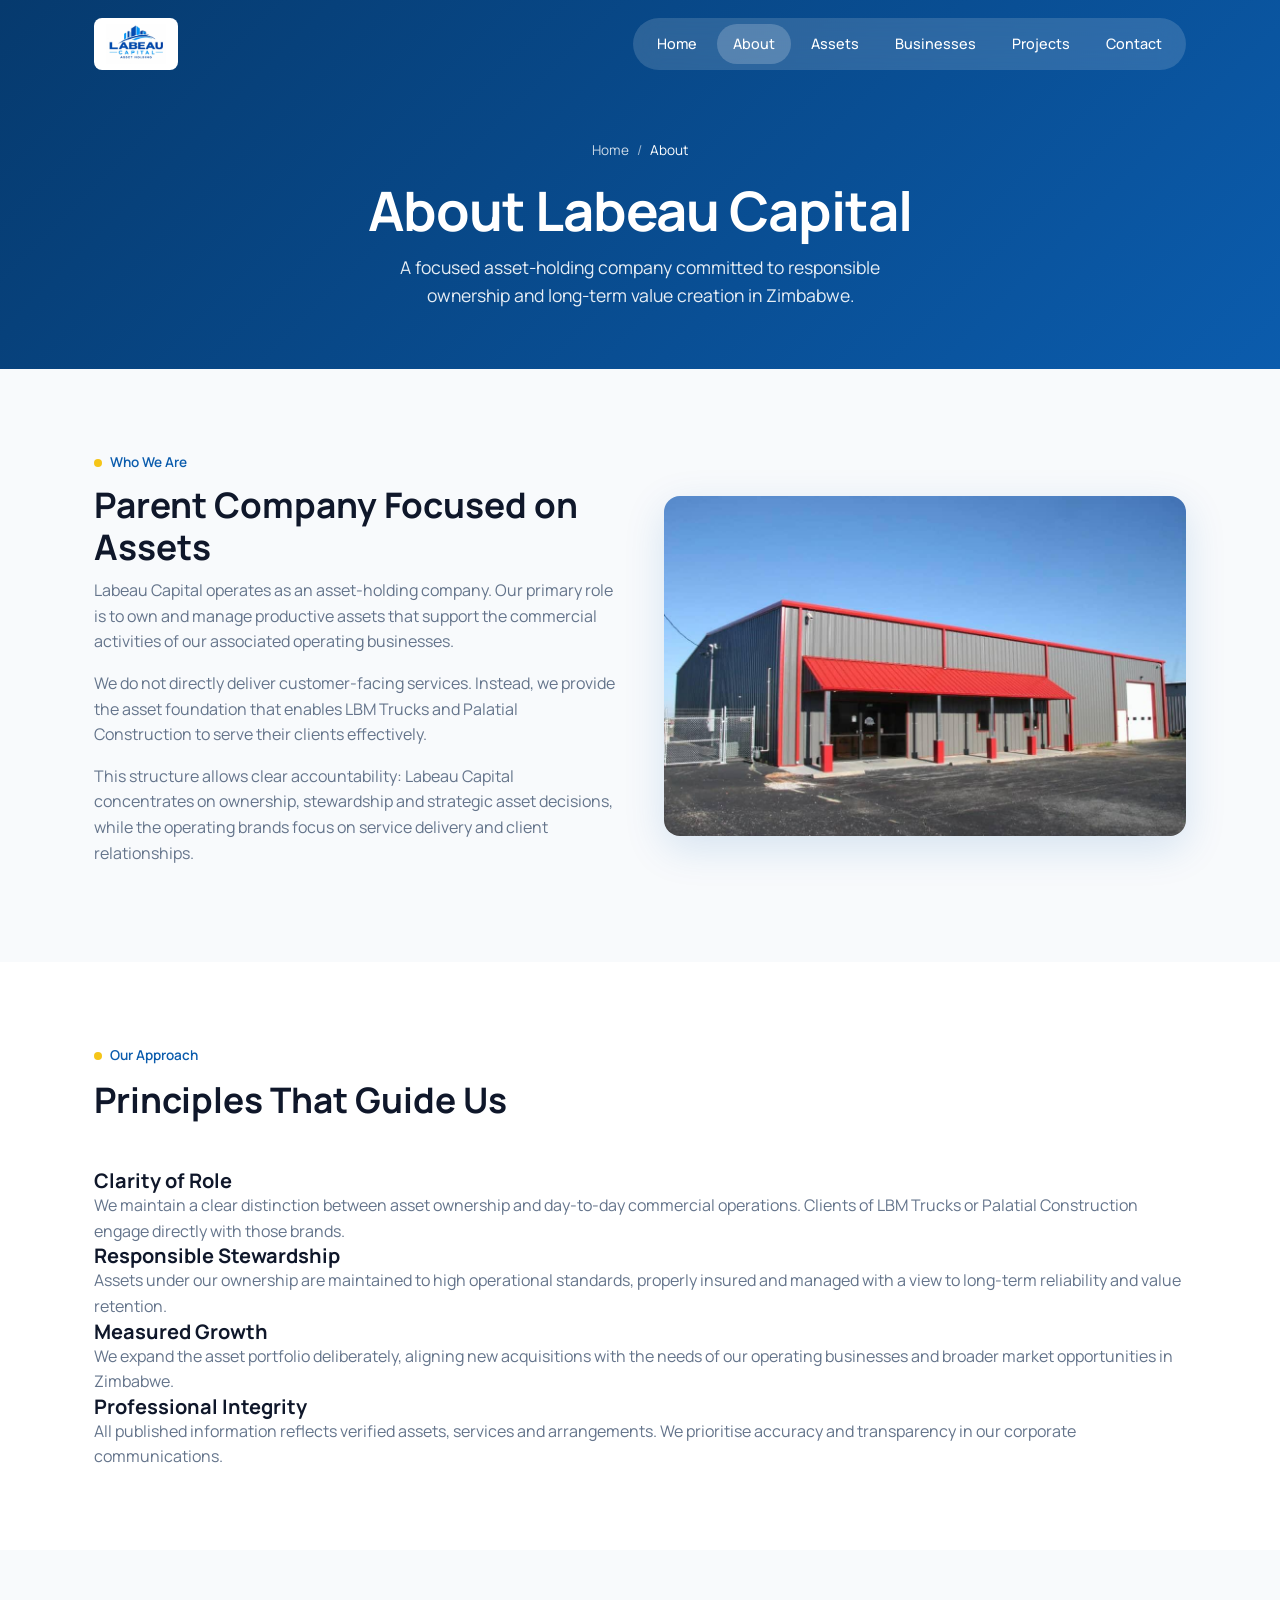
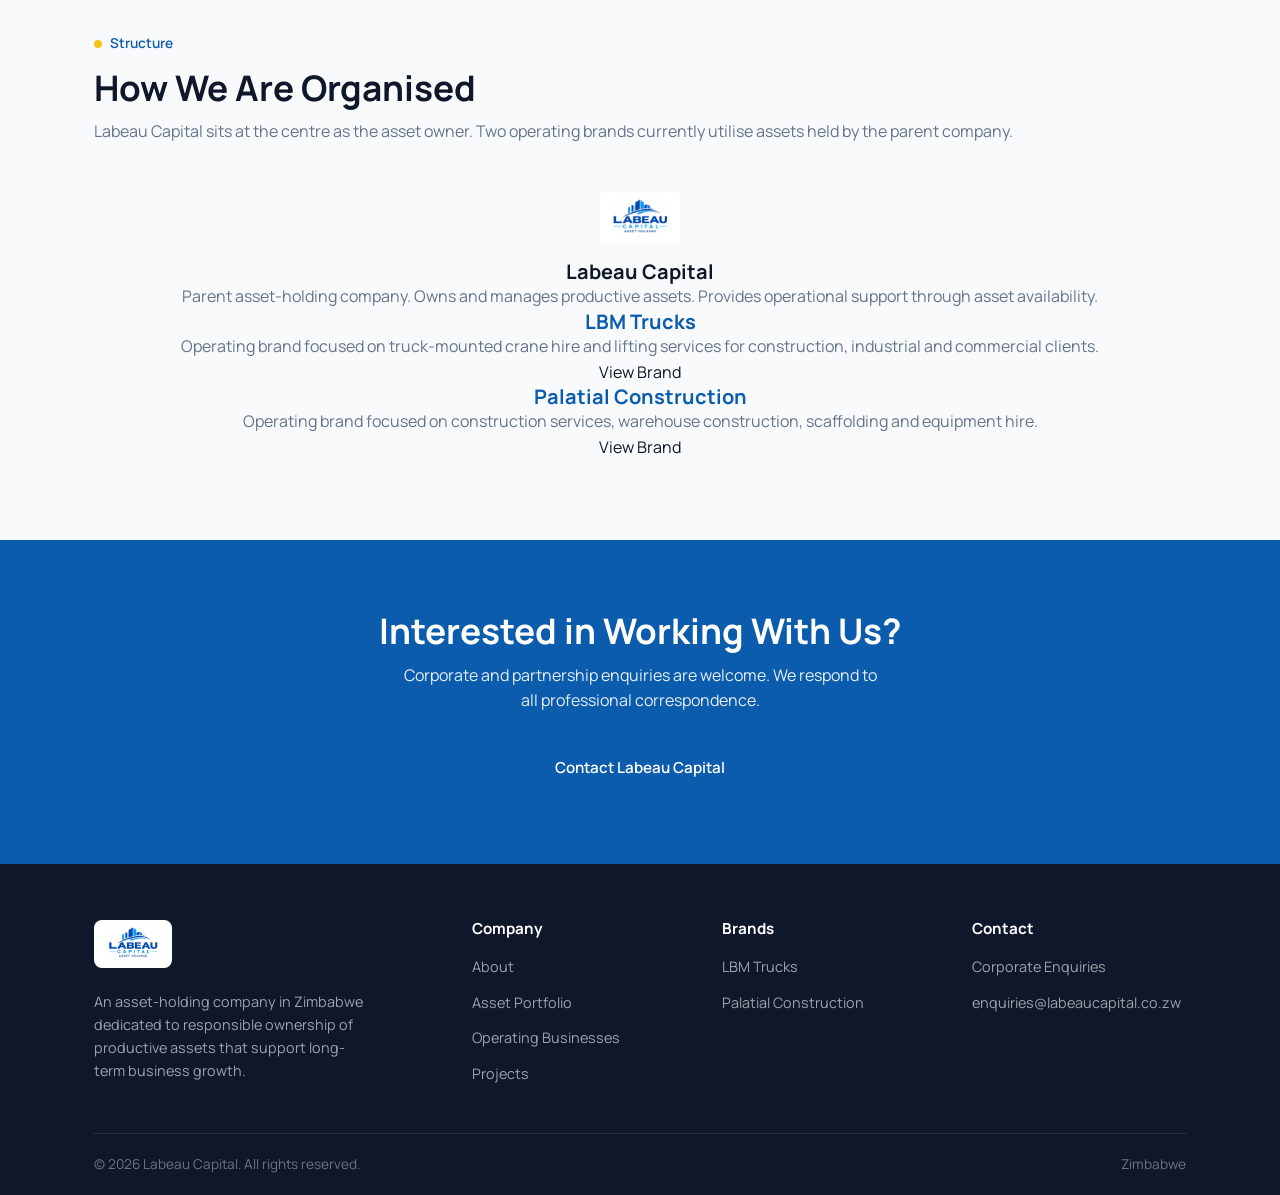
==== labeau-capital-website/about.html @ 45480441 "Add Labeau Capital website Co-authored-by: Copilot <223556219+Copilot@users.noreply.github.com>" ====
<!DOCTYPE html>
<html lang="en">
<head>
  <meta charset="UTF-8">
  <meta name="viewport" content="width=device-width, initial-scale=1.0">
  <title>About Labeau Capital | Asset-Holding Company – Zimbabwe</title>
  <meta name="description" content="Learn about Labeau Capital, a Zimbabwe-based asset-holding company that owns and manages productive assets supporting LBM Trucks and Palatial Construction.">
  <link rel="stylesheet" href="css/styles.css">
</head>
<body>

    <header class="site-header">
    <div class="container header-inner">
      <a href="index.html" class="logo">
        <img src="images/logo-labeau-capital.jpg" alt="Labeau Capital">
      </a>
      <nav class="nav">
        <a href="index.html">Home</a>
        <a href="about.html" class="active">About</a>
        <a href="assets.html">Assets</a>
        <a href="businesses.html">Businesses</a>
        <a href="projects.html">Projects</a>
        <a href="contact.html">Contact</a>
      </nav>
      <button class="menu-toggle" aria-label="Menu" aria-expanded="false">
        <span></span><span></span><span></span>
      </button>
    </div>
  </header>

  <section class="page-hero">
    <div class="container">
      <div class="breadcrumb">
        <a href="index.html">Home</a> / <span>About</span>
      </div>
      <h1>About Labeau Capital</h1>
      <p>A focused asset-holding company committed to responsible ownership and long-term value creation in Zimbabwe.</p>
    </div>
  </section>

  <section class="section section-alt">
    <div class="container">
      <div class="feature-row">
        <div class="feature-content">
          <span class="eyebrow">Who We Are</span>
          <h2>Parent Company Focused on Assets</h2>
          <p>Labeau Capital operates as an asset-holding company. Our primary role is to own and manage productive assets that support the commercial activities of our associated operating businesses.</p>
          <p>We do not directly deliver customer-facing services. Instead, we provide the asset foundation that enables LBM Trucks and Palatial Construction to serve their clients effectively.</p>
          <p>This structure allows clear accountability: Labeau Capital concentrates on ownership, stewardship and strategic asset decisions, while the operating brands focus on service delivery and client relationships.</p>
        </div>
        <div class="feature-img">
          <img src="images/warehouse-grey-red.jpg" alt="Corporate building representing stability">
        </div>
      </div>
    </div>
  </section>

  <section class="section">
    <div class="container">
      <div class="section-header">
        <span class="eyebrow">Our Approach</span>
        <h2>Principles That Guide Us</h2>
      </div>
      <div class="card-grid">
        <div class="card">
          <div class="card-body">
            <h3>Clarity of Role</h3>
            <p>We maintain a clear distinction between asset ownership and day-to-day commercial operations. Clients of LBM Trucks or Palatial Construction engage directly with those brands.</p>
          </div>
        </div>
        <div class="card">
          <div class="card-body">
            <h3>Responsible Stewardship</h3>
            <p>Assets under our ownership are maintained to high operational standards, properly insured and managed with a view to long-term reliability and value retention.</p>
          </div>
        </div>
        <div class="card">
          <div class="card-body">
            <h3>Measured Growth</h3>
            <p>We expand the asset portfolio deliberately, aligning new acquisitions with the needs of our operating businesses and broader market opportunities in Zimbabwe.</p>
          </div>
        </div>
        <div class="card">
          <div class="card-body">
            <h3>Professional Integrity</h3>
            <p>All published information reflects verified assets, services and arrangements. We prioritise accuracy and transparency in our corporate communications.</p>
          </div>
        </div>
      </div>
    </div>
  </section>

  <section class="section section-alt">
    <div class="container">
      <div class="section-header">
        <span class="eyebrow">Structure</span>
        <h2>How We Are Organised</h2>
        <p>Labeau Capital sits at the centre as the asset owner. Two operating brands currently utilise assets held by the parent company.</p>
      </div>
      <div class="card-grid">
        <div class="card card" style="text-align:center;">
          <div class="card-body">
            <img src="images/logo-labeau-capital.jpg" alt="Labeau Capital" style="height:52px; width:auto; margin:0 auto 16px; display:block; background:#fff; padding:6px 10px; border-radius:6px;">
            <h3>Labeau Capital</h3>
            <p>Parent asset-holding company. Owns and manages productive assets. Provides operational support through asset availability.</p>
          </div>
        </div>
        <div class="card card" style="text-align:center;">
          <div class="card-body">
            <h3 style="color:var(--blue);">LBM Trucks</h3>
            <p>Operating brand focused on truck-mounted crane hire and lifting services for construction, industrial and commercial clients.</p>
            <a href="lbm-trucks.html" class="card-link">View Brand</a>
          </div>
        </div>
        <div class="card card" style="text-align:center;">
          <div class="card-body">
            <h3 style="color:var(--blue);">Palatial Construction</h3>
            <p>Operating brand focused on construction services, warehouse construction, scaffolding and equipment hire.</p>
            <a href="palatial.html" class="card-link">View Brand</a>
          </div>
        </div>
      </div>
    </div>
  </section>

  <section class="cta-banner">
    <div class="container">
      <h2>Interested in Working With Us?</h2>
      <p>Corporate and partnership enquiries are welcome. We respond to all professional correspondence.</p>
      <a href="contact.html" class="btn btn-primary">Contact Labeau Capital</a>
    </div>
  </section>

    <footer class="site-footer">
    <div class="container">
      <div class="footer-grid">
        <div class="footer-brand">
          <a href="index.html" class="logo">
            <img src="images/logo-labeau-capital.jpg" alt="Labeau Capital">
          </a>
          <p>An asset-holding company in Zimbabwe dedicated to responsible ownership of productive assets that support long-term business growth.</p>
        </div>
        <div class="footer-col">
          <h4>Company</h4>
          <ul>
            <li><a href="about.html">About</a></li>
            <li><a href="assets.html">Asset Portfolio</a></li>
            <li><a href="businesses.html">Operating Businesses</a></li>
            <li><a href="projects.html">Projects</a></li>
          </ul>
        </div>
        <div class="footer-col">
          <h4>Brands</h4>
          <ul>
            <li><a href="lbm-trucks.html">LBM Trucks</a></li>
            <li><a href="palatial.html">Palatial Construction</a></li>
          </ul>
        </div>
        <div class="footer-col">
          <h4>Contact</h4>
          <ul>
            <li><a href="contact.html">Corporate Enquiries</a></li>
            <li><a href="mailto:enquiries@labeaucapital.co.zw">enquiries@labeaucapital.co.zw</a></li>
          </ul>
        </div>
      </div>
      <div class="footer-bottom">
        <span>&copy; 2026 Labeau Capital. All rights reserved.</span>
        <span>Zimbabwe</span>
      </div>
    </div>
  </footer>

  <script src="js/main.js"></script>
</body>
</html>
---- labeau-capital-website/css/styles.css ----
/* ============================================
   LABEAU CAPITAL – Modern Template Style
   Clean • Blue & White • Premium Feel
   ============================================ */

@import url('https://fonts.googleapis.com/css2?family=Manrope:wght@400;500;600;700;800&display=swap');

:root {
  --blue: #0B5CAD;
  --blue-dark: #084A8C;
  --blue-deep: #063A6E;
  --blue-light: #E8F1FA;
  --accent: #F5C518;
  --white: #FFFFFF;
  --off-white: #F8FAFC;
  --gray: #64748B;
  --gray-light: #E2E8F0;
  --text: #0F172A;
  --shadow: 0 4px 24px rgba(11, 92, 173, 0.1);
  --shadow-lg: 0 12px 40px rgba(11, 92, 173, 0.15);
  --radius: 12px;
  --transition: 0.25s ease;
}

*, *::before, *::after { box-sizing: border-box; margin: 0; padding: 0; }
html { scroll-behavior: smooth; font-size: 16px; }
body {
  font-family: 'Manrope', 'Segoe UI', system-ui, -apple-system, BlinkMacSystemFont, Roboto, sans-serif;
  color: var(--text);
  background: var(--white);
  line-height: 1.6;
  -webkit-font-smoothing: antialiased;
}
img { max-width: 100%; height: auto; display: block; }
a { color: inherit; text-decoration: none; transition: var(--transition); }
ul { list-style: none; }

.container { width: 100%; max-width: 1140px; margin: 0 auto; padding: 0 24px; }

h1, h2, h3, h4 { font-weight: 700; line-height: 1.2; color: var(--text); }
h1 { font-size: clamp(2.2rem, 5vw, 3.4rem); letter-spacing: -0.02em; }
h2 { font-size: clamp(1.6rem, 3.5vw, 2.2rem); margin-bottom: 0.6rem; }
h3 { font-size: 1.25rem; }
p { color: var(--gray); }
.lead { font-size: 1.1rem; color: rgba(255,255,255,0.9); max-width: 480px; }

.btn {
  display: inline-flex; align-items: center; gap: 8px;
  padding: 14px 28px; font-size: 0.95rem; font-weight: 600;
  border-radius: 50px; border: none; cursor: pointer; transition: var(--transition);
}
.btn-primary { background: var(--blue); color: var(--white); }
.btn-primary:hover { background: var(--blue-dark); transform: translateY(-1px); }
.btn-white { background: var(--white); color: var(--blue); }
.btn-white:hover { background: var(--blue-light); }
.btn-accent { background: var(--accent); color: var(--text); }
.btn-accent:hover { background: #e0b400; }
.btn-circle {
  width: 42px; height: 42px; border-radius: 50%; background: var(--accent);
  color: var(--text); display: inline-flex; align-items: center; justify-content: center;
  font-size: 1.1rem; font-weight: 700; flex-shrink: 0;
}
.btn-circle:hover { background: #e0b400; transform: scale(1.05); }

/* Header */
.site-header {
  position: absolute; top: 0; left: 0; right: 0; z-index: 100;
  background: transparent; padding: 18px 0;
}
.header-inner { display: flex; align-items: center; justify-content: space-between; }
.logo { background: var(--white); padding: 6px 12px; border-radius: 8px; }
.logo img { height: 40px; width: auto; }
.nav {
  display: flex; align-items: center; gap: 4px;
  background: rgba(255,255,255,0.15); backdrop-filter: blur(12px);
  padding: 6px 8px; border-radius: 50px;
}
.nav a {
  color: var(--white); font-size: 0.9rem; font-weight: 500;
  padding: 8px 16px; border-radius: 40px;
}
.nav a:hover, .nav a.active { background: rgba(255,255,255,0.2); }
.menu-toggle {
  display: none; background: rgba(255,255,255,0.2); border: none;
  width: 44px; height: 44px; border-radius: 50%; cursor: pointer;
  align-items: center; justify-content: center; flex-direction: column;
}
.menu-toggle span { display: block; width: 18px; height: 2px; background: var(--white); margin: 3px 0; }

/* Hero */
.hero {
  position: relative; min-height: 92vh; display: flex; align-items: center;
  background: var(--blue-deep); overflow: hidden; padding: 120px 0 80px;
}
.hero-bg {
  position: absolute; inset: 0; background-size: cover; background-position: center; opacity: 0.45;
}
.hero-overlay {
  position: absolute; inset: 0;
  background: linear-gradient(135deg, rgba(6,58,110,0.85) 0%, rgba(11,92,173,0.7) 60%, rgba(6,58,110,0.5) 100%);
}
.hero-content { position: relative; z-index: 2; max-width: 600px; }
.hero h1 { color: var(--white); margin-bottom: 1.2rem; }
.hero .lead { margin-bottom: 2rem; }
.hero-actions { display: flex; flex-wrap: wrap; gap: 14px; margin-bottom: 2.5rem; }
.hero-stats-mini { display: flex; align-items: center; gap: 16px; color: var(--white); font-size: 0.95rem; }
.hero-stats-mini strong { font-size: 1.4rem; display: block; }

.hero-cards {
  position: absolute; right: 5%; top: 50%; transform: translateY(-50%);
  z-index: 3; display: flex; flex-direction: column; gap: 16px; width: 260px;
}
.float-card {
  background: var(--white); border-radius: 14px; padding: 16px; box-shadow: var(--shadow-lg);
}
.float-card img { width: 100%; height: 120px; object-fit: cover; border-radius: 10px; margin-bottom: 12px; }
.float-card h4 { font-size: 0.95rem; margin-bottom: 4px; }
.float-card span { font-size: 0.8rem; color: var(--gray); }
.float-card-accent {
  background: var(--accent); border-radius: 14px; padding: 20px; color: var(--text);
}
.float-card-accent h4 { font-size: 1.05rem; margin-bottom: 8px; }
.float-card-accent p { font-size: 0.85rem; color: var(--text); opacity: 0.85; margin-bottom: 12px; }

/* Stats */
.stats-bar { background: var(--white); padding: 40px 0; border-bottom: 1px solid var(--gray-light); }
.stats-grid { display: grid; grid-template-columns: repeat(3, 1fr); gap: 24px; text-align: center; }
.stat-item .number { font-size: 2.4rem; font-weight: 700; color: var(--blue); display: block; line-height: 1.1; }
.stat-item .label { font-size: 0.9rem; color: var(--gray); margin-top: 6px; }

/* Sections */
.section { padding: 80px 0; }
.section-alt { background: var(--off-white); }
.section-header { margin-bottom: 48px; }
.section-header .eyebrow {
  display: inline-flex; align-items: center; gap: 8px;
  font-size: 0.85rem; font-weight: 600; color: var(--blue); margin-bottom: 12px;
}
.section-header .eyebrow::before {
  content: ''; width: 8px; height: 8px; background: var(--accent); border-radius: 50%;
}
.section-header h2 { max-width: 640px; }

.project-grid { display: grid; grid-template-columns: repeat(3, 1fr); gap: 24px; }
.project-card {
  background: var(--white); border-radius: 16px; overflow: hidden;
  box-shadow: var(--shadow); transition: var(--transition); position: relative;
}
.project-card:hover { box-shadow: var(--shadow-lg); transform: translateY(-4px); }
.project-card img { width: 100%; height: 220px; object-fit: cover; }
.project-card-body {
  padding: 20px; display: flex; justify-content: space-between; align-items: flex-start;
}
.project-card-body h3 { font-size: 1.1rem; margin-bottom: 4px; }
.project-card-body span { font-size: 0.85rem; color: var(--gray); }

.project-card-blue {
  background: var(--blue); color: var(--white); padding: 32px 24px;
  display: flex; flex-direction: column; justify-content: space-between; min-height: 280px;
  border-radius: 16px;
}
.project-card-blue h3 { color: var(--white); font-size: 1.3rem; margin-bottom: 12px; }
.project-card-blue p { color: rgba(255,255,255,0.85); font-size: 0.95rem; }

.values-grid { display: grid; grid-template-columns: 1fr 1fr; gap: 48px; align-items: center; }
.values-list { display: flex; flex-direction: column; gap: 28px; }
.value-item { display: flex; gap: 16px; align-items: flex-start; }
.value-item .icon {
  width: 48px; height: 48px; background: var(--blue-light); border-radius: 12px;
  display: flex; align-items: center; justify-content: center; color: var(--blue);
  font-size: 1.2rem; flex-shrink: 0;
}
.value-item h4 { margin-bottom: 4px; }
.value-item p { font-size: 0.95rem; }
.values-img { border-radius: 16px; overflow: hidden; height: 380px; box-shadow: var(--shadow-lg); }
.values-img img { width: 100%; height: 100%; object-fit: cover; }

.service-grid { display: grid; grid-template-columns: repeat(auto-fit, minmax(240px, 1fr)); gap: 20px; }
.service-item {
  background: var(--white); border: 1px solid var(--gray-light); border-radius: 14px;
  padding: 28px 22px; transition: var(--transition);
}
.service-item:hover { border-color: var(--blue); box-shadow: var(--shadow); }
.service-icon {
  width: 48px; height: 48px; background: var(--blue-light); border-radius: 12px;
  display: flex; align-items: center; justify-content: center; margin-bottom: 16px;
  font-size: 1.3rem; color: var(--blue); font-weight: 700;
}
.service-item p { font-size: 0.92rem; }

.gallery-grid { display: grid; grid-template-columns: repeat(auto-fill, minmax(280px, 1fr)); gap: 16px; }
.gallery-item { border-radius: 12px; overflow: hidden; height: 220px; position: relative; }
.gallery-item img { width: 100%; height: 100%; object-fit: cover; transition: transform 0.4s ease; }
.gallery-item:hover img { transform: scale(1.05); }
.gallery-caption {
  position: absolute; bottom: 0; left: 0; right: 0; padding: 14px 16px;
  background: linear-gradient(transparent, rgba(6,58,110,0.9));
  color: var(--white); font-size: 0.9rem; font-weight: 500;
}

.contact-grid { display: grid; grid-template-columns: 1fr 1.3fr; gap: 48px; }
.contact-detail { display: flex; gap: 14px; margin-bottom: 20px; }
.contact-detail .icon {
  width: 42px; height: 42px; background: var(--blue-light); border-radius: 10px;
  display: flex; align-items: center; justify-content: center; color: var(--blue); flex-shrink: 0;
}
.contact-detail strong { display: block; margin-bottom: 2px; }
.contact-detail span, .contact-detail a { color: var(--gray); font-size: 0.95rem; }
.contact-detail a:hover { color: var(--blue); }

.form-card {
  background: var(--white); border-radius: 16px; padding: 36px;
  box-shadow: var(--shadow); border: 1px solid var(--gray-light);
}
.form-group { margin-bottom: 16px; }
.form-group label { display: block; font-size: 0.9rem; font-weight: 600; margin-bottom: 6px; }
.form-group input, .form-group select, .form-group textarea {
  width: 100%; padding: 12px 14px; border: 1px solid var(--gray-light);
  border-radius: 8px; font-size: 0.95rem; font-family: inherit; background: var(--off-white);
  transition: var(--transition);
}
.form-group input:focus, .form-group select:focus, .form-group textarea:focus {
  outline: none; border-color: var(--blue); background: var(--white);
  box-shadow: 0 0 0 3px rgba(11,92,173,0.12);
}
.form-group textarea { min-height: 120px; resize: vertical; }
.form-row { display: grid; grid-template-columns: 1fr 1fr; gap: 14px; }

.page-hero {
  background: linear-gradient(135deg, var(--blue-deep), var(--blue));
  color: var(--white); padding: 140px 0 60px; text-align: center;
}
.page-hero h1 { color: var(--white); margin-bottom: 10px; }
.page-hero p { color: rgba(255,255,255,0.9); max-width: 520px; margin: 0 auto; font-size: 1.1rem; }
.breadcrumb {
  display: flex; justify-content: center; gap: 8px; margin-bottom: 16px;
  font-size: 0.85rem; color: rgba(255,255,255,0.6);
}
.breadcrumb a { color: rgba(255,255,255,0.8); }
.breadcrumb a:hover { color: var(--white); }
.breadcrumb span { color: var(--white); }

.feature-row { display: grid; grid-template-columns: 1fr 1fr; gap: 48px; align-items: center; }
.feature-img { border-radius: 16px; overflow: hidden; height: 340px; box-shadow: var(--shadow-lg); }
.feature-img img { width: 100%; height: 100%; object-fit: cover; }
.feature-content .eyebrow {
  display: inline-flex; align-items: center; gap: 8px;
  font-size: 0.85rem; font-weight: 600; color: var(--blue); margin-bottom: 10px;
}
.feature-content .eyebrow::before {
  content: ''; width: 8px; height: 8px; background: var(--accent); border-radius: 50%;
}
.feature-content p { margin-bottom: 1rem; }
.feature-list { margin-bottom: 1.5rem; }
.feature-list li { position: relative; padding-left: 18px; margin-bottom: 8px; color: var(--gray); }
.feature-list li::before {
  content: ''; position: absolute; left: 0; top: 9px; width: 7px; height: 7px;
  background: var(--blue); border-radius: 50%;
}

.cta-banner { background: var(--blue); padding: 70px 0; text-align: center; color: var(--white); }
.cta-banner h2 { color: var(--white); margin-bottom: 10px; }
.cta-banner p { color: rgba(255,255,255,0.9); max-width: 480px; margin: 0 auto 28px; }

.site-footer { background: var(--text); color: rgba(255,255,255,0.7); padding: 56px 0 0; }
.footer-grid {
  display: grid; grid-template-columns: 1.6fr 1fr 1fr 1fr; gap: 36px;
  padding-bottom: 36px; border-bottom: 1px solid rgba(255,255,255,0.1);
}
.footer-brand .logo { display: inline-block; margin-bottom: 14px; }
.footer-brand .logo img { height: 36px; }
.footer-brand p { font-size: 0.9rem; max-width: 280px; color: rgba(255,255,255,0.6); }
.footer-col h4 { color: var(--white); font-size: 0.95rem; margin-bottom: 16px; }
.footer-col ul li { margin-bottom: 10px; }
.footer-col a { font-size: 0.9rem; color: rgba(255,255,255,0.6); }
.footer-col a:hover { color: var(--white); }
.footer-bottom {
  display: flex; justify-content: space-between; align-items: center;
  padding: 20px 0; font-size: 0.85rem; color: rgba(255,255,255,0.4);
}
.tag {
  display: inline-block; padding: 4px 12px; background: var(--blue-light);
  color: var(--blue); font-size: 0.78rem; font-weight: 600; border-radius: 20px; margin-bottom: 10px;
}

@media (max-width: 980px) {
  .hero-cards { display: none; }
  .project-grid { grid-template-columns: 1fr 1fr; }
  .values-grid, .feature-row, .contact-grid { grid-template-columns: 1fr; gap: 32px; }
  .footer-grid { grid-template-columns: 1fr 1fr; }
}
@media (max-width: 720px) {
  .nav { display: none; }
  .nav.open {
    display: flex; position: absolute; top: 70px; left: 20px; right: 20px;
    flex-direction: column; background: var(--blue-dark); padding: 16px; border-radius: 12px;
  }
  .menu-toggle { display: flex; }
  .stats-grid { grid-template-columns: 1fr; gap: 20px; }
  .project-grid { grid-template-columns: 1fr; }
  .form-row { grid-template-columns: 1fr; }
  .footer-grid { grid-template-columns: 1fr; }
  .footer-bottom { flex-direction: column; gap: 8px; text-align: center; }
  .hero { min-height: auto; padding: 110px 0 60px; }
  .hero-actions { flex-direction: column; }
  .hero-actions .btn { width: 100%; justify-content: center; }
}
@media (max-width: 480px) { .section { padding: 56px 0; } }
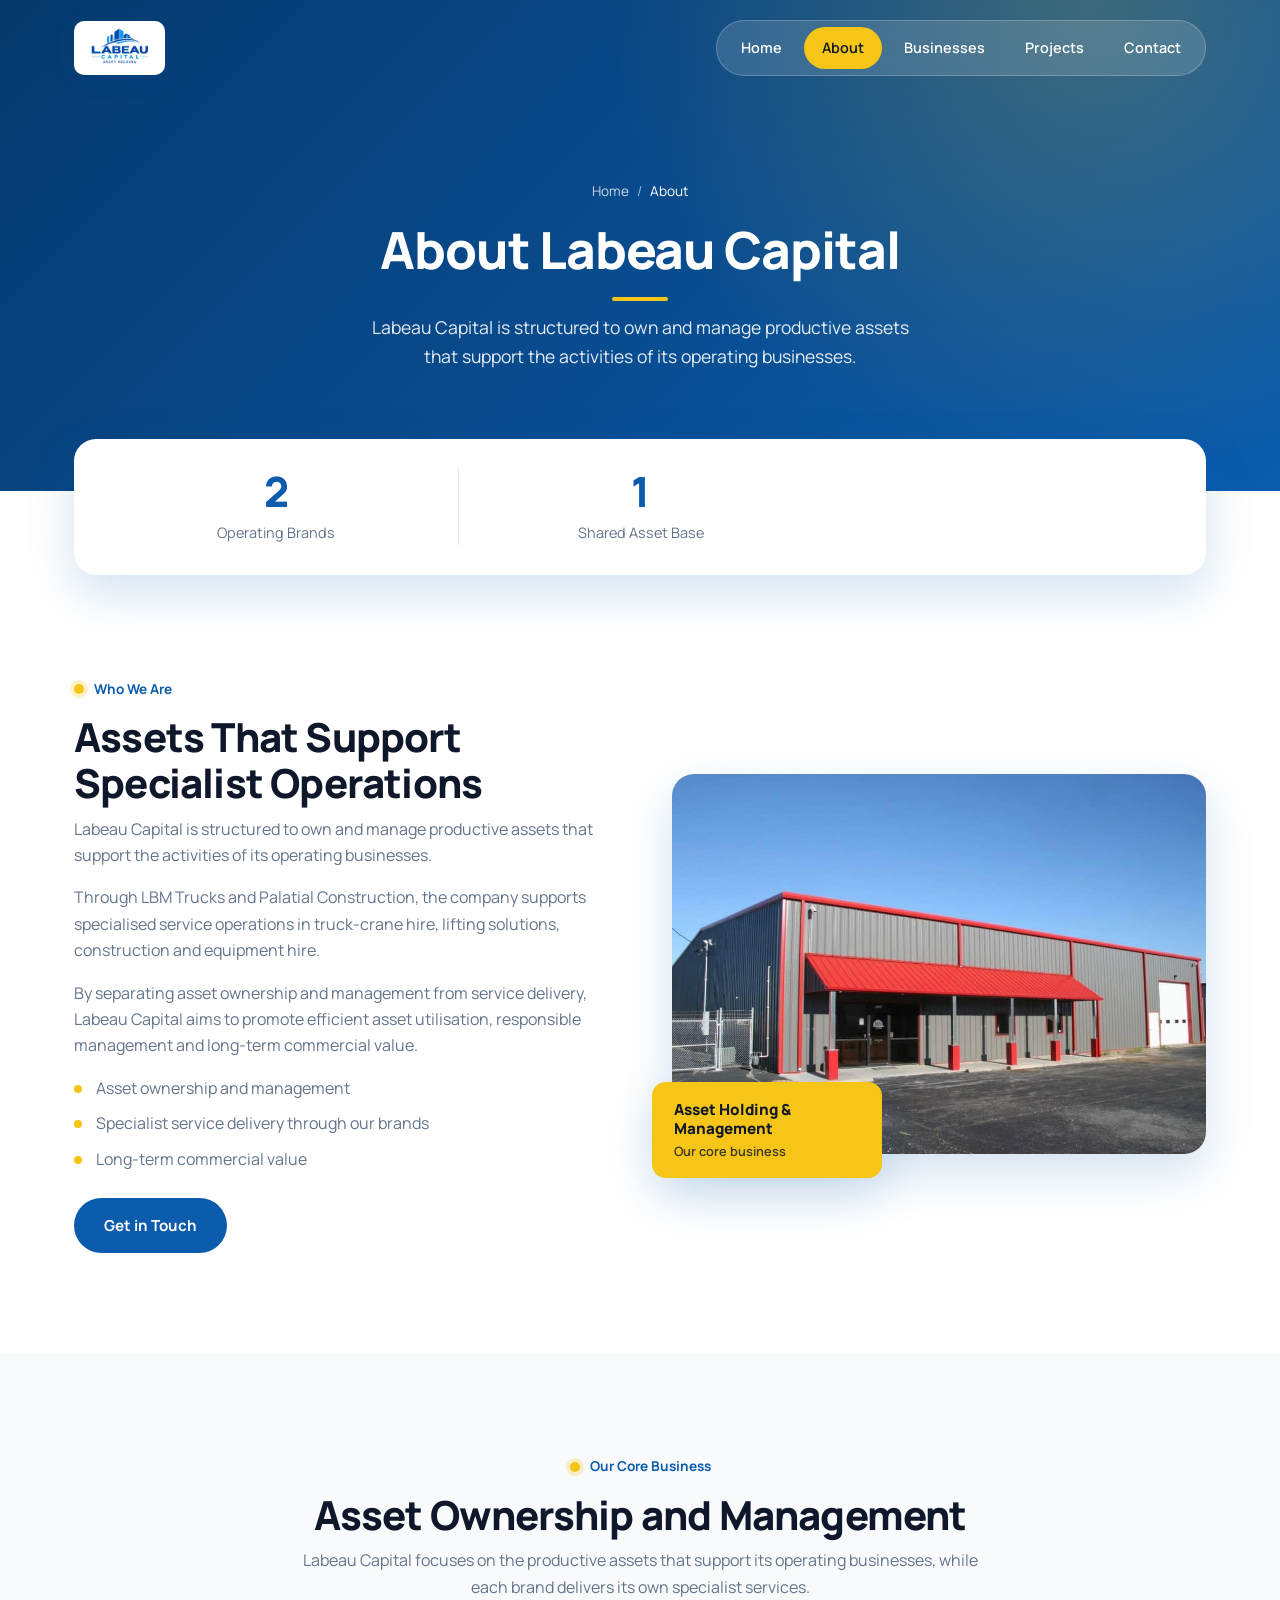
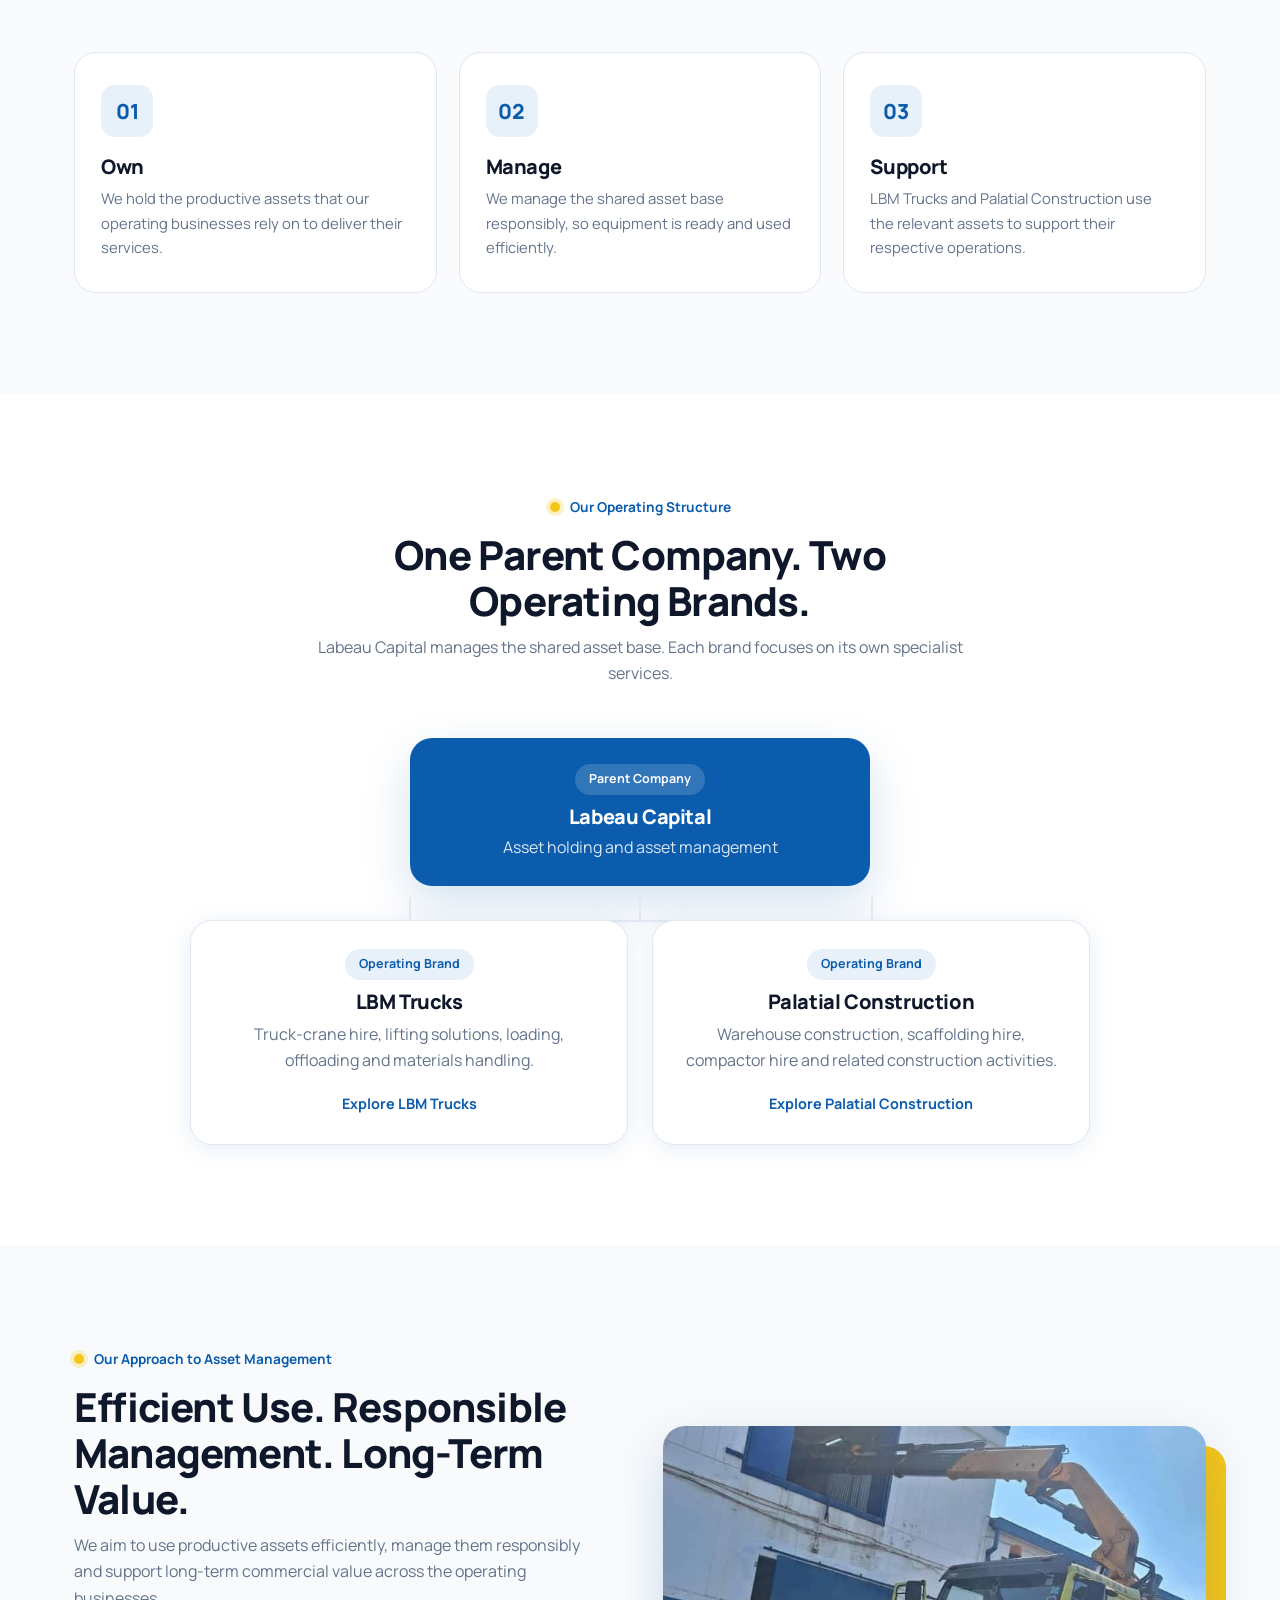
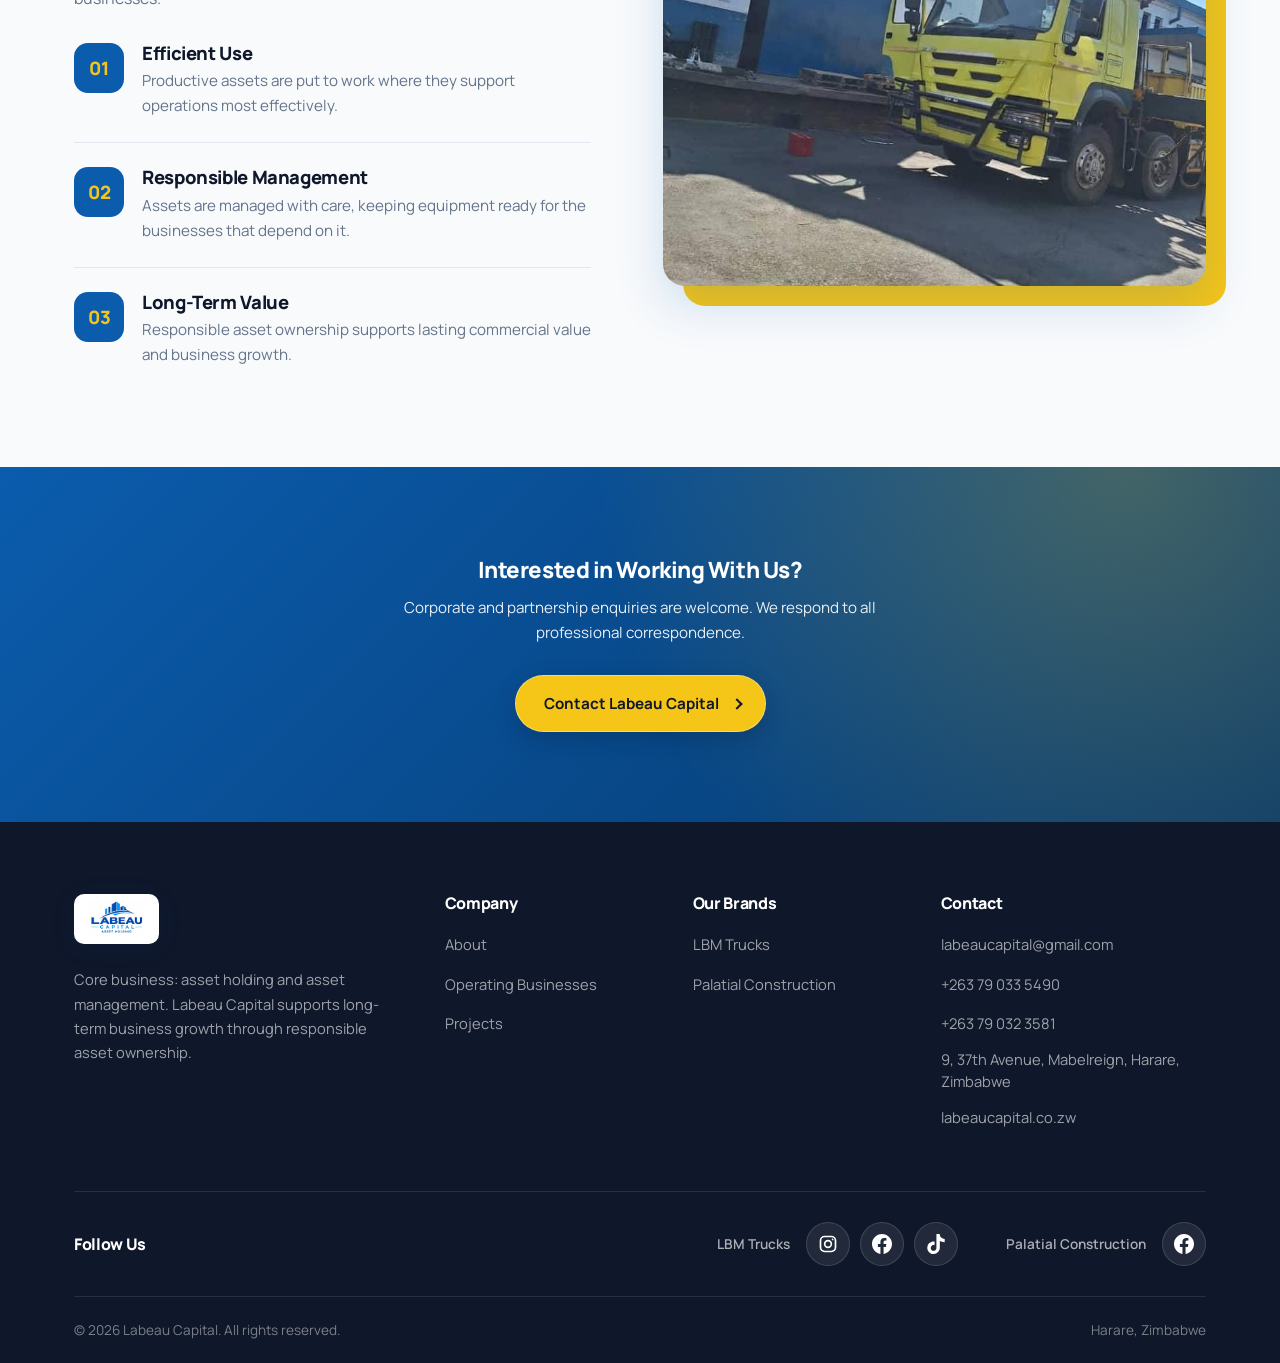
==== commit ccc6f7bd: "Update Labeau Capital website pages Co-authored-by: Copilot <223556219+Copilot@users.noreply.github." ====
--- a/labeau-capital-website/about.html
+++ b/labeau-capital-website/about.html
@@ -9,7 +9,8 @@
 </head>
 <body>
 
-    <header class="site-header">
+  <!-- Header -->
+  <header class="site-header">
     <div class="container header-inner">
       <a href="index.html" class="logo">
         <img src="images/logo-labeau-capital.jpg" alt="Labeau Capital">
@@ -17,7 +18,6 @@
       <nav class="nav">
         <a href="index.html">Home</a>
         <a href="about.html" class="active">About</a>
-        <a href="assets.html">Assets</a>
         <a href="businesses.html">Businesses</a>
         <a href="projects.html">Projects</a>
         <a href="contact.html">Contact</a>
@@ -28,149 +28,266 @@
     </div>
   </header>
 
-  <section class="page-hero">
+  <!-- Page hero -->
+  <section class="page-hero page-hero--image" style="--hero-img: url('images/Hero/Crane.jpg');">
     <div class="container">
       <div class="breadcrumb">
         <a href="index.html">Home</a> / <span>About</span>
       </div>
       <h1>About Labeau Capital</h1>
-      <p>A focused asset-holding company committed to responsible ownership and long-term value creation in Zimbabwe.</p>
-    </div>
-  </section>
-
-  <section class="section section-alt">
+      <p>Labeau Capital is structured to own and manage productive assets that support the activities of its operating businesses.</p>
+    </div>
+  </section>
+
+  <!-- At a glance -->
+  <section class="stats-bar about-stats">
+    <div class="container">
+      <div class="stats-grid">
+        <div class="stat-item">
+          <span class="number">2</span>
+          <div class="label">Operating Brands</div>
+        </div>
+        <div class="stat-item">
+          <span class="number">1</span>
+          <div class="label">Shared Asset Base</div>
+        </div>
+      </div>
+    </div>
+  </section>
+
+  <!-- Who we are -->
+  <section class="section">
     <div class="container">
       <div class="feature-row">
         <div class="feature-content">
           <span class="eyebrow">Who We Are</span>
-          <h2>Parent Company Focused on Assets</h2>
-          <p>Labeau Capital operates as an asset-holding company. Our primary role is to own and manage productive assets that support the commercial activities of our associated operating businesses.</p>
-          <p>We do not directly deliver customer-facing services. Instead, we provide the asset foundation that enables LBM Trucks and Palatial Construction to serve their clients effectively.</p>
-          <p>This structure allows clear accountability: Labeau Capital concentrates on ownership, stewardship and strategic asset decisions, while the operating brands focus on service delivery and client relationships.</p>
-        </div>
-        <div class="feature-img">
-          <img src="images/warehouse-grey-red.jpg" alt="Corporate building representing stability">
-        </div>
-      </div>
-    </div>
-  </section>
-
+          <h2>Assets That Support Specialist Operations</h2>
+          <p>Labeau Capital is structured to own and manage productive assets that support the activities of its operating businesses.</p>
+          <p>Through LBM Trucks and Palatial Construction, the company supports specialised service operations in truck-crane hire, lifting solutions, construction and equipment hire.</p>
+          <p>By separating asset ownership and management from service delivery, Labeau Capital aims to promote efficient asset utilisation, responsible management and long-term commercial value.</p>
+          <ul class="feature-list">
+            <li>Asset ownership and management</li>
+            <li>Specialist service delivery through our brands</li>
+            <li>Long-term commercial value</li>
+          </ul>
+          <a href="contact.html" class="btn btn-primary">Get in Touch</a>
+        </div>
+        <div class="about-media">
+          <div class="feature-img">
+            <img src="images/warehouse-grey-red.jpg" alt="Warehouse construction representing productive assets">
+          </div>
+          <div class="about-badge">
+            Asset Holding &amp; Management
+            <small>Our core business</small>
+          </div>
+        </div>
+      </div>
+    </div>
+  </section>
+
+  <!-- What we do -->
+  <section class="section section-alt">
+    <div class="container">
+      <div class="section-header section-header--center">
+        <span class="eyebrow">Our Core Business</span>
+        <h2>Asset Ownership and Management</h2>
+        <p>Labeau Capital focuses on the productive assets that support its operating businesses, while each brand delivers its own specialist services.</p>
+      </div>
+      <div class="service-grid">
+        <div class="service-item">
+          <div class="service-icon">01</div>
+          <h3>Own</h3>
+          <p>We hold the productive assets that our operating businesses rely on to deliver their services.</p>
+        </div>
+        <div class="service-item">
+          <div class="service-icon">02</div>
+          <h3>Manage</h3>
+          <p>We manage the shared asset base responsibly, so equipment is ready and used efficiently.</p>
+        </div>
+        <div class="service-item">
+          <div class="service-icon">03</div>
+          <h3>Support</h3>
+          <p>LBM Trucks and Palatial Construction use the relevant assets to support their respective operations.</p>
+        </div>
+      </div>
+    </div>
+  </section>
+
+  <!-- Operating structure -->
   <section class="section">
     <div class="container">
-      <div class="section-header">
-        <span class="eyebrow">Our Approach</span>
-        <h2>Principles That Guide Us</h2>
-      </div>
-      <div class="card-grid">
-        <div class="card">
-          <div class="card-body">
-            <h3>Clarity of Role</h3>
-            <p>We maintain a clear distinction between asset ownership and day-to-day commercial operations. Clients of LBM Trucks or Palatial Construction engage directly with those brands.</p>
-          </div>
-        </div>
-        <div class="card">
-          <div class="card-body">
-            <h3>Responsible Stewardship</h3>
-            <p>Assets under our ownership are maintained to high operational standards, properly insured and managed with a view to long-term reliability and value retention.</p>
-          </div>
-        </div>
-        <div class="card">
-          <div class="card-body">
-            <h3>Measured Growth</h3>
-            <p>We expand the asset portfolio deliberately, aligning new acquisitions with the needs of our operating businesses and broader market opportunities in Zimbabwe.</p>
-          </div>
-        </div>
-        <div class="card">
-          <div class="card-body">
-            <h3>Professional Integrity</h3>
-            <p>All published information reflects verified assets, services and arrangements. We prioritise accuracy and transparency in our corporate communications.</p>
-          </div>
-        </div>
-      </div>
-    </div>
-  </section>
-
+      <div class="section-header section-header--center">
+        <span class="eyebrow">Our Operating Structure</span>
+        <h2>One Parent Company. Two Operating Brands.</h2>
+        <p>Labeau Capital manages the shared asset base. Each brand focuses on its own specialist services.</p>
+      </div>
+
+      <div class="business-model-diagram">
+        <div class="business-model-parent">
+          <span class="tag">Parent Company</span>
+          <h3>Labeau Capital</h3>
+          <p>Asset holding and asset management</p>
+        </div>
+        <div class="business-model-connector"></div>
+        <div class="business-model-brands">
+          <a href="lbm-trucks.html" class="business-model-brand">
+            <span class="tag">Operating Brand</span>
+            <h3>LBM Trucks</h3>
+            <p>Truck-crane hire, lifting solutions, loading, offloading and materials handling.</p>
+            <span class="card-link">Explore LBM Trucks</span>
+          </a>
+          <a href="palatial.html" class="business-model-brand">
+            <span class="tag">Operating Brand</span>
+            <h3>Palatial Construction</h3>
+            <p>Warehouse construction, scaffolding hire, compactor hire and related construction activities.</p>
+            <span class="card-link">Explore Palatial Construction</span>
+          </a>
+        </div>
+      </div>
+    </div>
+  </section>
+
+  <!-- Approach -->
   <section class="section section-alt">
     <div class="container">
-      <div class="section-header">
-        <span class="eyebrow">Structure</span>
-        <h2>How We Are Organised</h2>
-        <p>Labeau Capital sits at the centre as the asset owner. Two operating brands currently utilise assets held by the parent company.</p>
-      </div>
-      <div class="card-grid">
-        <div class="card card" style="text-align:center;">
-          <div class="card-body">
-            <img src="images/logo-labeau-capital.jpg" alt="Labeau Capital" style="height:52px; width:auto; margin:0 auto 16px; display:block; background:#fff; padding:6px 10px; border-radius:6px;">
-            <h3>Labeau Capital</h3>
-            <p>Parent asset-holding company. Owns and manages productive assets. Provides operational support through asset availability.</p>
-          </div>
-        </div>
-        <div class="card card" style="text-align:center;">
-          <div class="card-body">
-            <h3 style="color:var(--blue);">LBM Trucks</h3>
-            <p>Operating brand focused on truck-mounted crane hire and lifting services for construction, industrial and commercial clients.</p>
-            <a href="lbm-trucks.html" class="card-link">View Brand</a>
-          </div>
-        </div>
-        <div class="card card" style="text-align:center;">
-          <div class="card-body">
-            <h3 style="color:var(--blue);">Palatial Construction</h3>
-            <p>Operating brand focused on construction services, warehouse construction, scaffolding and equipment hire.</p>
-            <a href="palatial.html" class="card-link">View Brand</a>
-          </div>
-        </div>
-      </div>
-    </div>
-  </section>
-
+      <div class="values-grid">
+        <div>
+          <div class="section-header" style="margin-bottom: 32px;">
+            <span class="eyebrow">Our Approach to Asset Management</span>
+            <h2>Efficient Use. Responsible Management. Long-Term Value.</h2>
+            <p>We aim to use productive assets efficiently, manage them responsibly and support long-term commercial value across the operating businesses.</p>
+          </div>
+          <div class="values-list">
+            <div class="value-item">
+              <div class="icon">01</div>
+              <div>
+                <h4>Efficient Use</h4>
+                <p>Productive assets are put to work where they support operations most effectively.</p>
+              </div>
+            </div>
+            <div class="value-item">
+              <div class="icon">02</div>
+              <div>
+                <h4>Responsible Management</h4>
+                <p>Assets are managed with care, keeping equipment ready for the businesses that depend on it.</p>
+              </div>
+            </div>
+            <div class="value-item">
+              <div class="icon">03</div>
+              <div>
+                <h4>Long-Term Value</h4>
+                <p>Responsible asset ownership supports lasting commercial value and business growth.</p>
+              </div>
+            </div>
+          </div>
+        </div>
+        <div class="values-img">
+          <img src="images/crane-truck-yellow-isuzu.jpg" alt="LBM Trucks crane truck, one of the productive assets supporting operations">
+        </div>
+      </div>
+    </div>
+  </section>
+
+  <!-- CTA -->
   <section class="cta-banner">
     <div class="container">
       <h2>Interested in Working With Us?</h2>
       <p>Corporate and partnership enquiries are welcome. We respond to all professional correspondence.</p>
-      <a href="contact.html" class="btn btn-primary">Contact Labeau Capital</a>
-    </div>
-  </section>
-
-    <footer class="site-footer">
-    <div class="container">
+      <a href="contact.html" class="btn btn-cta">Contact Labeau Capital</a>
+    </div>
+  </section>
+
+  <!-- Footer -->
+  <footer class="site-footer">
+    <div class="container">
+
       <div class="footer-grid">
         <div class="footer-brand">
           <a href="index.html" class="logo">
             <img src="images/logo-labeau-capital.jpg" alt="Labeau Capital">
           </a>
-          <p>An asset-holding company in Zimbabwe dedicated to responsible ownership of productive assets that support long-term business growth.</p>
-        </div>
+          <p>Core business: asset holding and asset management. Labeau Capital supports long-term business growth through responsible asset ownership.</p>
+        </div>
+
         <div class="footer-col">
           <h4>Company</h4>
           <ul>
             <li><a href="about.html">About</a></li>
-            <li><a href="assets.html">Asset Portfolio</a></li>
             <li><a href="businesses.html">Operating Businesses</a></li>
             <li><a href="projects.html">Projects</a></li>
           </ul>
         </div>
+
         <div class="footer-col">
-          <h4>Brands</h4>
+          <h4>Our Brands</h4>
           <ul>
             <li><a href="lbm-trucks.html">LBM Trucks</a></li>
             <li><a href="palatial.html">Palatial Construction</a></li>
           </ul>
         </div>
-        <div class="footer-col">
+
+        <div class="footer-col footer-contact">
           <h4>Contact</h4>
           <ul>
-            <li><a href="contact.html">Corporate Enquiries</a></li>
-            <li><a href="mailto:enquiries@labeaucapital.co.zw">enquiries@labeaucapital.co.zw</a></li>
-          </ul>
-        </div>
-      </div>
+            <li><a href="mailto:labeaucapital@gmail.com">labeaucapital@gmail.com</a></li>
+            <li><a href="tel:+263790335490">+263 79 033 5490</a></li>
+            <li><a href="tel:+263790323581">+263 79 032 3581</a></li>
+            <li class="footer-address">9, 37th Avenue, Mabelreign, Harare, Zimbabwe</li>
+            <li><a href="https://labeaucapital.co.zw">labeaucapital.co.zw</a></li>
+          </ul>
+        </div>
+      </div>
+
+      <!-- Socials -->
+      <div class="footer-social-bar">
+        <h4 class="footer-social-title">Follow Us</h4>
+        <div class="footer-social-groups">
+
+          <div class="social-group">
+            <span class="social-group-label">LBM Trucks</span>
+            <div class="social-icons">
+              <a class="social-icon" href="https://www.instagram.com/lbm_craneandtruck_services?cplk=ZWRzYmFhcTVzejUw&amp;utm_source=qr" target="_blank" rel="noopener noreferrer" aria-label="LBM Trucks on Instagram">
+                <svg viewBox="0 0 24 24" fill="none" stroke="currentColor" stroke-width="2" stroke-linecap="round" stroke-linejoin="round" aria-hidden="true">
+                  <rect x="3" y="3" width="18" height="18" rx="5"></rect>
+                  <circle cx="12" cy="12" r="4"></circle>
+                  <circle cx="17.5" cy="6.5" r="1" fill="currentColor" stroke="none"></circle>
+                </svg>
+              </a>
+              <a class="social-icon" href="https://www.facebook.com/share/1CGH6aUscQ/?mibextid=wwXIfr" target="_blank" rel="noopener noreferrer" aria-label="LBM Trucks on Facebook">
+                <svg viewBox="0 0 24 24" fill="currentColor" aria-hidden="true">
+                  <path d="M24 12.073c0-6.627-5.373-12-12-12s-12 5.373-12 12c0 5.99 4.388 10.954 10.125 11.854v-8.385H7.078v-3.47h3.047V9.43c0-3.007 1.792-4.669 4.533-4.669 1.312 0 2.686.235 2.686.235v2.953H15.83c-1.491 0-1.956.925-1.956 1.874v2.25h3.328l-.532 3.47h-2.796v8.385C19.612 23.027 24 18.062 24 12.073z"/>
+                </svg>
+              </a>
+              <a class="social-icon" href="https://www.tiktok.com/@lbm.crane.and.truck.hire?_r=1&amp;_t=ZS-9AcdDqemaDU" target="_blank" rel="noopener noreferrer" aria-label="LBM Trucks on TikTok">
+                <svg viewBox="0 0 24 24" fill="currentColor" aria-hidden="true">
+                  <path d="M12.525.02c1.31-.02 2.61-.01 3.91-.02.08 1.53.63 3.09 1.75 4.17 1.12 1.11 2.7 1.62 4.24 1.79v4.03c-1.44-.05-2.89-.35-4.2-.97-.57-.26-1.1-.59-1.62-.93-.01 2.92.01 5.84-.02 8.75-.08 1.4-.54 2.79-1.35 3.94-1.31 1.92-3.58 3.17-5.91 3.21-1.43.08-2.86-.31-4.08-1.03-2.02-1.19-3.44-3.37-3.65-5.71-.02-.5-.03-1-.01-1.49.18-1.9 1.12-3.72 2.58-4.96 1.66-1.44 3.98-2.13 6.15-1.72.02 1.48-.04 2.96-.04 4.44-.99-.32-2.15-.23-3.02.37-.63.41-1.11 1.04-1.36 1.75-.21.51-.15 1.07-.14 1.61.24 1.64 1.82 3.02 3.5 2.87 1.12-.01 2.19-.66 2.77-1.61.19-.33.4-.67.41-1.06.1-1.79.06-3.57.07-5.36.01-4.03-.01-8.05.02-12.07z"/>
+                </svg>
+              </a>
+            </div>
+          </div>
+
+          <div class="social-group">
+            <span class="social-group-label">Palatial Construction</span>
+            <div class="social-icons">
+              <a class="social-icon" href="https://www.facebook.com/share/1Ffy45b5Za/?mibextid=wwXIfr" target="_blank" rel="noopener noreferrer" aria-label="Palatial Construction on Facebook">
+                <svg viewBox="0 0 24 24" fill="currentColor" aria-hidden="true">
+                  <path d="M24 12.073c0-6.627-5.373-12-12-12s-12 5.373-12 12c0 5.99 4.388 10.954 10.125 11.854v-8.385H7.078v-3.47h3.047V9.43c0-3.007 1.792-4.669 4.533-4.669 1.312 0 2.686.235 2.686.235v2.953H15.83c-1.491 0-1.956.925-1.956 1.874v2.25h3.328l-.532 3.47h-2.796v8.385C19.612 23.027 24 18.062 24 12.073z"/>
+                </svg>
+              </a>
+            </div>
+          </div>
+
+        </div>
+      </div>
+
       <div class="footer-bottom">
         <span>&copy; 2026 Labeau Capital. All rights reserved.</span>
-        <span>Zimbabwe</span>
-      </div>
+        <span>Harare, Zimbabwe</span>
+      </div>
+
     </div>
   </footer>
 
   <script src="js/main.js"></script>
 </body>
-</html>
+</html>
--- a/labeau-capital-website/css/styles.css
+++ b/labeau-capital-website/css/styles.css
@@ -1,6 +1,7 @@
 /* ============================================
-   LABEAU CAPITAL – Modern Template Style
-   Clean • Blue & White • Premium Feel
+   LABEAU CAPITAL – Refined Layout
+   Blue & White • Yellow accent • Manrope
+   Same class names as before, so every page keeps working.
    ============================================ */
 
 @import url('https://fonts.googleapis.com/css2?family=Manrope:wght@400;500;600;700;800&display=swap');
@@ -11,14 +12,16 @@
   --blue-deep: #063A6E;
   --blue-light: #E8F1FA;
   --accent: #F5C518;
+  --accent-dark: #E0B400;
   --white: #FFFFFF;
   --off-white: #F8FAFC;
   --gray: #64748B;
   --gray-light: #E2E8F0;
   --text: #0F172A;
-  --shadow: 0 4px 24px rgba(11, 92, 173, 0.1);
-  --shadow-lg: 0 12px 40px rgba(11, 92, 173, 0.15);
-  --radius: 12px;
+  --shadow: 0 4px 24px rgba(11, 92, 173, 0.10);
+  --shadow-lg: 0 18px 48px rgba(11, 92, 173, 0.18);
+  --radius: 14px;
+  --radius-lg: 22px;
   --transition: 0.25s ease;
 }
 
@@ -26,283 +29,819 @@
 html { scroll-behavior: smooth; font-size: 16px; }
 body {
   font-family: 'Manrope', 'Segoe UI', system-ui, -apple-system, BlinkMacSystemFont, Roboto, sans-serif;
-  color: var(--text);
-  background: var(--white);
-  line-height: 1.6;
-  -webkit-font-smoothing: antialiased;
+  color: var(--text); background: var(--white); line-height: 1.65; -webkit-font-smoothing: antialiased;
 }
 img { max-width: 100%; height: auto; display: block; }
 a { color: inherit; text-decoration: none; transition: var(--transition); }
 ul { list-style: none; }
-
-.container { width: 100%; max-width: 1140px; margin: 0 auto; padding: 0 24px; }
-
-h1, h2, h3, h4 { font-weight: 700; line-height: 1.2; color: var(--text); }
-h1 { font-size: clamp(2.2rem, 5vw, 3.4rem); letter-spacing: -0.02em; }
-h2 { font-size: clamp(1.6rem, 3.5vw, 2.2rem); margin-bottom: 0.6rem; }
+:focus-visible { outline: 3px solid var(--accent); outline-offset: 3px; border-radius: 6px; }
+
+.container { width: 100%; max-width: 1180px; margin: 0 auto; padding: 0 24px; }
+
+h1, h2, h3, h4 { font-weight: 800; line-height: 1.15; color: var(--text); letter-spacing: -0.02em; }
+h1 { font-size: clamp(2.4rem, 5.6vw, 4rem); }
+h2 { font-size: clamp(1.7rem, 3.6vw, 2.5rem); margin-bottom: 0.6rem; }
 h3 { font-size: 1.25rem; }
 p { color: var(--gray); }
-.lead { font-size: 1.1rem; color: rgba(255,255,255,0.9); max-width: 480px; }
-
+.lead { font-size: 1.15rem; color: rgba(255,255,255,0.9); max-width: 520px; }
+
+/* ---------- Buttons ---------- */
 .btn {
-  display: inline-flex; align-items: center; gap: 8px;
-  padding: 14px 28px; font-size: 0.95rem; font-weight: 600;
+  display: inline-flex; align-items: center; justify-content: center; gap: 8px;
+  padding: 15px 30px; font-size: 0.95rem; font-weight: 700; font-family: inherit;
   border-radius: 50px; border: none; cursor: pointer; transition: var(--transition);
 }
+.btn:hover { transform: translateY(-2px); }
 .btn-primary { background: var(--blue); color: var(--white); }
-.btn-primary:hover { background: var(--blue-dark); transform: translateY(-1px); }
+.btn-primary:hover { background: var(--blue-dark); box-shadow: var(--shadow-lg); }
 .btn-white { background: var(--white); color: var(--blue); }
 .btn-white:hover { background: var(--blue-light); }
 .btn-accent { background: var(--accent); color: var(--text); }
-.btn-accent:hover { background: #e0b400; }
+.btn-accent:hover { background: var(--accent-dark); }
+.btn-outline { color: var(--blue); background: transparent; border: 1px solid currentColor; }
+.btn-outline:hover { color: var(--blue-deep); background: var(--blue-light); }
+
 .btn-circle {
-  width: 42px; height: 42px; border-radius: 50%; background: var(--accent);
-  color: var(--text); display: inline-flex; align-items: center; justify-content: center;
-  font-size: 1.1rem; font-weight: 700; flex-shrink: 0;
-}
-.btn-circle:hover { background: #e0b400; transform: scale(1.05); }
-
-/* Header */
-.site-header {
-  position: absolute; top: 0; left: 0; right: 0; z-index: 100;
-  background: transparent; padding: 18px 0;
-}
-.header-inner { display: flex; align-items: center; justify-content: space-between; }
-.logo { background: var(--white); padding: 6px 12px; border-radius: 8px; }
-.logo img { height: 40px; width: auto; }
+  width: 44px; height: 44px; border-radius: 50%; background: var(--accent); color: var(--text);
+  display: inline-flex; align-items: center; justify-content: center; flex-shrink: 0;
+  transition: var(--transition);
+}
+.btn-circle::after {
+  content: ""; width: 9px; height: 9px;
+  border-top: 2.5px solid currentColor; border-right: 2.5px solid currentColor;
+  transform: rotate(45deg) translate(-1px, 1px);
+}
+a:hover .btn-circle, a:hover > .btn-circle, .btn-circle:hover { background: var(--accent-dark); transform: rotate(45deg) scale(1.05); }
+
+/* ---------- Header ---------- */
+.site-header { position: absolute; top: 0; left: 0; right: 0; z-index: 100; background: transparent; padding: 20px 0; }
+.header-inner { display: flex; align-items: center; justify-content: space-between; gap: 20px; }
+.logo { background: var(--white); padding: 6px 14px; border-radius: 10px; box-shadow: var(--shadow); }
+.logo img { height: 42px; width: auto; }
 .nav {
-  display: flex; align-items: center; gap: 4px;
-  background: rgba(255,255,255,0.15); backdrop-filter: blur(12px);
-  padding: 6px 8px; border-radius: 50px;
-}
-.nav a {
-  color: var(--white); font-size: 0.9rem; font-weight: 500;
-  padding: 8px 16px; border-radius: 40px;
-}
-.nav a:hover, .nav a.active { background: rgba(255,255,255,0.2); }
+  display: flex; align-items: center; gap: 4px; padding: 6px;
+  background: rgba(255,255,255,0.14); backdrop-filter: blur(14px); -webkit-backdrop-filter: blur(14px);
+  border: 1px solid rgba(255,255,255,0.22); border-radius: 50px;
+}
+.nav a { color: var(--white); font-size: 0.9rem; font-weight: 600; padding: 9px 18px; border-radius: 40px; }
+.nav a:hover { background: rgba(255,255,255,0.18); }
+.nav a.active { background: var(--accent); color: var(--text); }
 .menu-toggle {
-  display: none; background: rgba(255,255,255,0.2); border: none;
-  width: 44px; height: 44px; border-radius: 50%; cursor: pointer;
-  align-items: center; justify-content: center; flex-direction: column;
-}
-.menu-toggle span { display: block; width: 18px; height: 2px; background: var(--white); margin: 3px 0; }
-
-/* Hero */
+  display: none; background: rgba(255,255,255,0.2); border: none; width: 46px; height: 46px;
+  border-radius: 50%; cursor: pointer; align-items: center; justify-content: center; flex-direction: column;
+}
+.menu-toggle span { display: block; width: 18px; height: 2px; background: var(--white); margin: 3px 0; border-radius: 2px; }
+
+/* ---------- Hero ---------- */
 .hero {
-  position: relative; min-height: 92vh; display: flex; align-items: center;
-  background: var(--blue-deep); overflow: hidden; padding: 120px 0 80px;
-}
-.hero-bg {
-  position: absolute; inset: 0; background-size: cover; background-position: center; opacity: 0.45;
-}
+  position: relative; min-height: 94vh; display: flex; align-items: center;
+  background: var(--blue-deep); overflow: hidden; padding: 130px 0 90px;
+}
+.hero-slider, .hero-overlay { position: absolute; inset: 0; }
+.hero-slide {
+  position: absolute; inset: 0; background-size: cover; background-position: center;
+  opacity: 0; transform: scale(1.12); transition: opacity 1.4s ease, transform 9s ease-out;
+}
+.hero-slide.active { opacity: 0.5; transform: scale(1); animation: heroPan 14s ease-in-out alternate infinite; }
+@keyframes heroPan { 0% { background-position: 50% 50%; } 100% { background-position: 55% 62%; } }
 .hero-overlay {
-  position: absolute; inset: 0;
-  background: linear-gradient(135deg, rgba(6,58,110,0.85) 0%, rgba(11,92,173,0.7) 60%, rgba(6,58,110,0.5) 100%);
-}
-.hero-content { position: relative; z-index: 2; max-width: 600px; }
-.hero h1 { color: var(--white); margin-bottom: 1.2rem; }
-.hero .lead { margin-bottom: 2rem; }
-.hero-actions { display: flex; flex-wrap: wrap; gap: 14px; margin-bottom: 2.5rem; }
-.hero-stats-mini { display: flex; align-items: center; gap: 16px; color: var(--white); font-size: 0.95rem; }
-.hero-stats-mini strong { font-size: 1.4rem; display: block; }
+  background:
+    radial-gradient(circle at 12% 90%, rgba(245,197,24,0.18), transparent 40%),
+    linear-gradient(120deg, rgba(6,58,110,0.94) 0%, rgba(11,92,173,0.72) 55%, rgba(6,58,110,0.45) 100%);
+}
+.hero .container { position: relative; z-index: 2; }
+.hero-content { position: relative; z-index: 2; max-width: 660px; }
+.hero h1 {
+  color: var(--white); max-width: 620px; margin-bottom: 1rem;
+  font-size: clamp(2.1rem, 4vw, 3.35rem); font-weight: 600; line-height: 1.12;
+  letter-spacing: -0.035em;
+}
+.hero .lead { max-width: 470px; margin-bottom: 1.8rem; font-size: 1rem; line-height: 1.7; }
+.hero-actions { display: flex; flex-wrap: wrap; gap: 12px; }
+.hero-actions .btn {
+  min-height: 48px; padding: 12px 21px; border-radius: 9px;
+  font-size: 0.88rem; font-weight: 600; letter-spacing: 0.01em;
+}
+.hero-actions .btn-white {
+  color: var(--blue-deep); background: var(--white);
+  box-shadow: 0 6px 18px rgba(3, 24, 48, 0.18);
+}
+.hero-actions .btn-white:hover { background: #f0f6fc; }
+.hero-actions .btn-accent {
+  color: var(--white); background: rgba(255,255,255,0.08);
+  border: 1px solid rgba(255,255,255,0.65); backdrop-filter: blur(8px);
+}
+.hero-actions .btn-accent:hover { color: var(--blue-deep); background: var(--white); }
+.hero-stats-mini { display: flex; align-items: center; gap: 18px; color: var(--white); font-size: 0.95rem; }
+.hero-stats-mini strong { font-size: 1.5rem; display: block; }
 
 .hero-cards {
-  position: absolute; right: 5%; top: 50%; transform: translateY(-50%);
-  z-index: 3; display: flex; flex-direction: column; gap: 16px; width: 260px;
-}
-.float-card {
-  background: var(--white); border-radius: 14px; padding: 16px; box-shadow: var(--shadow-lg);
-}
-.float-card img { width: 100%; height: 120px; object-fit: cover; border-radius: 10px; margin-bottom: 12px; }
-.float-card h4 { font-size: 0.95rem; margin-bottom: 4px; }
-.float-card span { font-size: 0.8rem; color: var(--gray); }
-.float-card-accent {
-  background: var(--accent); border-radius: 14px; padding: 20px; color: var(--text);
-}
+  position: absolute; right: 5%; top: 50%; transform: translateY(-40%);
+  z-index: 3; display: flex; flex-direction: column; gap: 16px; width: 280px;
+}
+.float-card { background: var(--white); border-radius: 18px; padding: 14px; box-shadow: var(--shadow-lg); }
+.float-card img { width: 100%; height: 130px; object-fit: cover; border-radius: 12px; margin-bottom: 12px; }
+.float-card h4 { font-size: 1rem; margin-bottom: 2px; }
+.float-card span { font-size: 0.82rem; color: var(--gray); }
+.float-card-accent { background: var(--accent); border-radius: 18px; padding: 22px; color: var(--text); box-shadow: var(--shadow-lg); }
 .float-card-accent h4 { font-size: 1.05rem; margin-bottom: 8px; }
-.float-card-accent p { font-size: 0.85rem; color: var(--text); opacity: 0.85; margin-bottom: 12px; }
-
-/* Stats */
-.stats-bar { background: var(--white); padding: 40px 0; border-bottom: 1px solid var(--gray-light); }
+.float-card-accent p { font-size: 0.87rem; color: var(--text); opacity: 0.85; margin-bottom: 14px; }
+.float-card-accent .btn-circle { background: var(--blue); color: var(--white); }
+
+/* ---------- Stats ---------- */
+.stats-bar { background: var(--white); padding: 44px 0; border-bottom: 1px solid var(--gray-light); }
 .stats-grid { display: grid; grid-template-columns: repeat(3, 1fr); gap: 24px; text-align: center; }
-.stat-item .number { font-size: 2.4rem; font-weight: 700; color: var(--blue); display: block; line-height: 1.1; }
+.stat-item .number { font-size: 2.6rem; font-weight: 800; color: var(--blue); display: block; line-height: 1.1; }
 .stat-item .label { font-size: 0.9rem; color: var(--gray); margin-top: 6px; }
 
-/* Sections */
-.section { padding: 80px 0; }
+/* ---------- Sections ---------- */
+.section { padding: 100px 0; }
 .section-alt { background: var(--off-white); }
-.section-header { margin-bottom: 48px; }
-.section-header .eyebrow {
-  display: inline-flex; align-items: center; gap: 8px;
-  font-size: 0.85rem; font-weight: 600; color: var(--blue); margin-bottom: 12px;
-}
-.section-header .eyebrow::before {
-  content: ''; width: 8px; height: 8px; background: var(--accent); border-radius: 50%;
-}
-.section-header h2 { max-width: 640px; }
-
-.project-grid { display: grid; grid-template-columns: repeat(3, 1fr); gap: 24px; }
+.section-header { margin-bottom: 52px; }
+.section-header .eyebrow, .feature-content .eyebrow {
+  display: inline-flex; align-items: center; gap: 10px;
+  font-size: 0.85rem; font-weight: 700; color: var(--blue); margin-bottom: 14px;
+}
+.section-header .eyebrow::before, .feature-content .eyebrow::before {
+  content: ''; width: 10px; height: 10px; background: var(--accent); border-radius: 50%;
+  box-shadow: 0 0 0 4px rgba(245,197,24,0.25);
+}
+.section-header h2 { max-width: 680px; }
+
+/* Content cards */
+.card-grid { display: grid; grid-template-columns: repeat(auto-fit, minmax(250px, 1fr)); gap: 22px; }
+.card {
+  display: flex; flex-direction: column; overflow: hidden; color: inherit; background: var(--white);
+  border: 1px solid var(--gray-light); border-radius: var(--radius-lg); box-shadow: var(--shadow);
+  transition: var(--transition);
+}
+a.card:hover { transform: translateY(-4px); box-shadow: var(--shadow-lg); }
+.card-img { height: 220px; overflow: hidden; }
+.card-img img { width: 100%; height: 100%; object-fit: cover; }
+.card-body { flex: 1; padding: 26px; }
+.card-body h3 { margin-bottom: 10px; }
+.card-body p { margin-bottom: 12px; }
+.card-link { display: inline-block; margin-top: 8px; color: var(--blue); font-size: 0.9rem; font-weight: 700; }
+.card-link:hover { color: var(--blue-dark); }
+
+/* Project / brand cards */
+.project-grid { display: grid; grid-template-columns: repeat(3, 1fr); gap: 26px; }
 .project-card {
-  background: var(--white); border-radius: 16px; overflow: hidden;
-  box-shadow: var(--shadow); transition: var(--transition); position: relative;
-}
-.project-card:hover { box-shadow: var(--shadow-lg); transform: translateY(-4px); }
-.project-card img { width: 100%; height: 220px; object-fit: cover; }
+  display: flex; flex-direction: column; background: var(--white); border-radius: var(--radius-lg);
+  overflow: hidden; box-shadow: var(--shadow); transition: var(--transition); position: relative;
+}
+.project-card:hover { box-shadow: var(--shadow-lg); transform: translateY(-6px); }
+.project-card img { width: 100%; height: 260px; object-fit: cover; transition: transform 0.5s ease; }
+.project-card:hover img { transform: scale(1.05); }
 .project-card-body {
-  padding: 20px; display: flex; justify-content: space-between; align-items: flex-start;
-}
-.project-card-body h3 { font-size: 1.1rem; margin-bottom: 4px; }
-.project-card-body span { font-size: 0.85rem; color: var(--gray); }
+  padding: 22px 24px; display: flex; justify-content: space-between; align-items: center; gap: 14px;
+  background: var(--white); position: relative; z-index: 1;
+}
+.project-card-body h3 { font-size: 1.2rem; margin-bottom: 2px; }
+.project-card-body span:not(.btn-circle) { font-size: 0.88rem; color: var(--gray); }
 
 .project-card-blue {
-  background: var(--blue); color: var(--white); padding: 32px 24px;
-  display: flex; flex-direction: column; justify-content: space-between; min-height: 280px;
-  border-radius: 16px;
-}
-.project-card-blue h3 { color: var(--white); font-size: 1.3rem; margin-bottom: 12px; }
-.project-card-blue p { color: rgba(255,255,255,0.85); font-size: 0.95rem; }
-
-.values-grid { display: grid; grid-template-columns: 1fr 1fr; gap: 48px; align-items: center; }
-.values-list { display: flex; flex-direction: column; gap: 28px; }
-.value-item { display: flex; gap: 16px; align-items: flex-start; }
+  background: linear-gradient(155deg, var(--blue), var(--blue-deep)); color: var(--white);
+  padding: 36px 30px; display: flex; flex-direction: column; justify-content: space-between; gap: 28px;
+  min-height: 320px; border-radius: var(--radius-lg); box-shadow: var(--shadow);
+}
+.project-card-blue h3 { color: var(--white); font-size: 1.5rem; margin-bottom: 12px; }
+.project-card-blue p { color: rgba(255,255,255,0.85); font-size: 0.97rem; }
+
+.brand-carousel {
+  position: relative; min-height: 430px; overflow: hidden; border-radius: 20px; box-shadow: var(--shadow-lg);
+}
+.palatial-gallery-carousel { min-height: 580px; background: var(--off-white); }
+.palatial-gallery-carousel .brand-slide-card {
+  position: relative; display: flex; height: 580px; align-items: center; justify-content: center;
+  background: var(--off-white); border-radius: 20px;
+}
+.palatial-gallery-carousel .brand-slide-card img {
+  width: 100%; height: 100%; object-fit: contain;
+}
+.palatial-gallery-carousel .brand-slide-body {
+  position: absolute; right: 0; bottom: 0; left: 0; justify-content: center;
+  padding: 28px 24px 22px; background: linear-gradient(transparent, rgba(6,58,110,0.88));
+}
+.palatial-gallery-carousel .brand-slide-body h3 { margin: 0; color: var(--white); font-size: 1rem; }
+.brand-group + .brand-group { margin-top: 48px; }
+.brand-group > h2 { margin-bottom: 20px; }
+.brand-slide {
+  position: absolute; inset: 0; opacity: 0; pointer-events: none; transform: translateX(30px); transition: all 0.8s ease;
+}
+.brand-slide.active {
+  opacity: 1; pointer-events: auto; transform: translateX(0);
+}
+.brand-slide-card {
+  display: block; width: 100%; height: 100%; background: var(--white); overflow: hidden; border-radius: 20px;
+}
+.brand-slide-card img {
+  width: 100%; height: 320px; object-fit: cover;
+}
+.brand-slide-body {
+  padding: 24px 26px; display: flex; justify-content: space-between; align-items: flex-start;
+}
+.brand-slide-body h3 { font-size: 1.4rem; margin-bottom: 6px; }
+.brand-slide-body span { font-size: 0.9rem; color: var(--gray); }
+.brand-description {
+  display: grid; grid-template-columns: 1fr 1fr; gap: 24px; align-items: center;
+  padding: 24px 4px 0;
+}
+.brand-label {
+  display: block; color: var(--blue); font-size: 0.85rem; font-weight: 700; margin-bottom: 8px;
+}
+.brand-description h3 { font-size: 1.15rem; }
+.brand-description p { font-size: 0.95rem; }
+
+/* Business model diagram */
+.business-model-diagram { max-width: 900px; margin: 0 auto; text-align: center; }
+.business-model-parent {
+  max-width: 460px; margin: 0 auto; padding: 26px; background: var(--blue); color: var(--white);
+  border-radius: var(--radius-lg); box-shadow: var(--shadow-lg);
+}
+.business-model-parent .tag { background: rgba(255,255,255,0.16); color: var(--white); }
+.business-model-parent h3 { color: var(--white); margin-bottom: 6px; }
+.business-model-parent p { color: rgba(255,255,255,0.85); }
+.business-model-connector { height: 34px; width: 2px; margin: 0 auto; background: var(--gray-light); }
+.business-model-brands { display: grid; grid-template-columns: repeat(2, 1fr); gap: 24px; position: relative; }
+.business-model-brands::before {
+  content: ''; position: absolute; top: 0; left: 25%; right: 25%; height: 2px; background: var(--gray-light);
+}
+.business-model-brand {
+  position: relative; padding: 28px; background: var(--white); border: 1px solid var(--gray-light);
+  border-radius: var(--radius-lg); box-shadow: var(--shadow);
+}
+.business-model-brand::before {
+  content: ''; position: absolute; top: -24px; left: 50%; height: 24px; width: 2px; background: var(--gray-light);
+}
+.business-model-brand h3 { margin-bottom: 8px; }
+.business-model-brand p { margin-bottom: 10px; }
+.lbm-contact-actions { display: flex; flex-wrap: wrap; gap: 12px; margin-top: 22px; }
+
+/* Values */
+.values-grid { display: grid; grid-template-columns: 1fr 1.05fr; gap: 72px; align-items: center; }
+.values-list { display: flex; flex-direction: column; gap: 0; }
+.value-item { display: flex; gap: 18px; align-items: flex-start; padding: 24px 0; border-bottom: 1px solid var(--gray-light); }
+.value-item:first-child { padding-top: 0; }
+.value-item:last-child { border-bottom: 0; padding-bottom: 0; }
 .value-item .icon {
-  width: 48px; height: 48px; background: var(--blue-light); border-radius: 12px;
-  display: flex; align-items: center; justify-content: center; color: var(--blue);
-  font-size: 1.2rem; flex-shrink: 0;
-}
-.value-item h4 { margin-bottom: 4px; }
+  width: 50px; height: 50px; background: var(--blue); border-radius: 14px; display: flex;
+  align-items: center; justify-content: center; color: var(--accent); font-size: 1.15rem; font-weight: 800; flex-shrink: 0;
+}
+.value-item h4 { margin-bottom: 4px; font-size: 1.15rem; }
 .value-item p { font-size: 0.95rem; }
-.values-img { border-radius: 16px; overflow: hidden; height: 380px; box-shadow: var(--shadow-lg); }
-.values-img img { width: 100%; height: 100%; object-fit: cover; }
-
-.service-grid { display: grid; grid-template-columns: repeat(auto-fit, minmax(240px, 1fr)); gap: 20px; }
+.values-img { position: relative; height: 460px; }
+.values-img::before {
+  content: ''; position: absolute; inset: 20px -20px -20px 20px; background: var(--accent);
+  border-radius: var(--radius-lg); z-index: 0;
+}
+.values-img img { position: relative; z-index: 1; width: 100%; height: 100%; object-fit: cover; border-radius: var(--radius-lg); box-shadow: var(--shadow-lg); }
+
+/* Services */
+.service-grid { display: grid; grid-template-columns: repeat(auto-fit, minmax(250px, 1fr)); gap: 22px; }
 .service-item {
-  background: var(--white); border: 1px solid var(--gray-light); border-radius: 14px;
-  padding: 28px 22px; transition: var(--transition);
-}
-.service-item:hover { border-color: var(--blue); box-shadow: var(--shadow); }
+  background: var(--white); border: 1px solid var(--gray-light); border-radius: var(--radius-lg);
+  padding: 32px 26px; transition: var(--transition);
+}
+.service-item:hover { border-color: var(--blue); box-shadow: var(--shadow-lg); transform: translateY(-4px); }
 .service-icon {
-  width: 48px; height: 48px; background: var(--blue-light); border-radius: 12px;
-  display: flex; align-items: center; justify-content: center; margin-bottom: 16px;
-  font-size: 1.3rem; color: var(--blue); font-weight: 700;
-}
-.service-item p { font-size: 0.92rem; }
-
-.gallery-grid { display: grid; grid-template-columns: repeat(auto-fill, minmax(280px, 1fr)); gap: 16px; }
-.gallery-item { border-radius: 12px; overflow: hidden; height: 220px; position: relative; }
-.gallery-item img { width: 100%; height: 100%; object-fit: cover; transition: transform 0.4s ease; }
-.gallery-item:hover img { transform: scale(1.05); }
+  width: 52px; height: 52px; background: var(--blue-light); border-radius: 14px; display: flex;
+  align-items: center; justify-content: center; margin-bottom: 18px; font-size: 1.3rem; color: var(--blue); font-weight: 800;
+}
+.service-item h3 { margin-bottom: 8px; }
+.service-item p { font-size: 0.93rem; }
+
+/* Gallery */
+.gallery-grid { display: grid; grid-template-columns: repeat(auto-fill, minmax(290px, 1fr)); gap: 18px; }
+.gallery-item { border-radius: var(--radius); overflow: hidden; height: 240px; position: relative; }
+.gallery-item img { width: 100%; height: 100%; object-fit: cover; transition: transform 0.5s ease; }
+.gallery-item:hover img { transform: scale(1.07); }
 .gallery-caption {
-  position: absolute; bottom: 0; left: 0; right: 0; padding: 14px 16px;
-  background: linear-gradient(transparent, rgba(6,58,110,0.9));
-  color: var(--white); font-size: 0.9rem; font-weight: 500;
-}
-
-.contact-grid { display: grid; grid-template-columns: 1fr 1.3fr; gap: 48px; }
-.contact-detail { display: flex; gap: 14px; margin-bottom: 20px; }
+  position: absolute; bottom: 0; left: 0; right: 0; padding: 18px 18px 14px;
+  background: linear-gradient(transparent, rgba(6,58,110,0.92)); color: var(--white); font-size: 0.9rem; font-weight: 600;
+}
+
+/* Contact */
+.contact-grid { display: grid; grid-template-columns: 0.9fr 1.1fr; gap: 32px; align-items: start; }
+.contact-info {
+  padding: 36px; background: var(--white); border: 1px solid var(--gray-light);
+  border-radius: var(--radius-lg); box-shadow: var(--shadow);
+}
+.contact-info > .eyebrow, .form-card > .eyebrow {
+  display: inline-flex; align-items: center; gap: 10px; margin-bottom: 14px;
+  color: var(--blue); font-size: 0.85rem; font-weight: 700;
+}
+.contact-info > .eyebrow::before, .form-card > .eyebrow::before {
+  content: ''; width: 10px; height: 10px; border-radius: 50%; background: var(--accent);
+  box-shadow: 0 0 0 4px rgba(245,197,24,0.25);
+}
+.contact-info h2, .form-card h2 { margin-bottom: 12px; font-size: clamp(1.55rem, 2.8vw, 2rem); }
+.contact-intro, .form-intro { margin-bottom: 26px; font-size: 0.95rem; }
+.contact-detail { display: flex; gap: 14px; margin-bottom: 18px; }
 .contact-detail .icon {
-  width: 42px; height: 42px; background: var(--blue-light); border-radius: 10px;
-  display: flex; align-items: center; justify-content: center; color: var(--blue); flex-shrink: 0;
-}
+  width: 44px; height: 44px; background: var(--blue-light); border-radius: 12px; display: flex;
+  align-items: center; justify-content: center; color: var(--blue); flex-shrink: 0;
+}
+.contact-detail .icon svg { width: 20px; height: 20px; }
+.contact-detail > div:last-child { min-width: 0; padding-top: 1px; }
 .contact-detail strong { display: block; margin-bottom: 2px; }
-.contact-detail span, .contact-detail a { color: var(--gray); font-size: 0.95rem; }
+.contact-detail span, .contact-detail a { color: var(--gray); font-size: 0.9rem; overflow-wrap: anywhere; }
+.contact-detail a { display: block; }
 .contact-detail a:hover { color: var(--blue); }
-
-.form-card {
-  background: var(--white); border-radius: 16px; padding: 36px;
-  box-shadow: var(--shadow); border: 1px solid var(--gray-light);
-}
-.form-group { margin-bottom: 16px; }
-.form-group label { display: block; font-size: 0.9rem; font-weight: 600; margin-bottom: 6px; }
+.contact-brand-links { margin-top: 28px; padding-top: 24px; border-top: 1px solid var(--gray-light); }
+.contact-brand-links h3 { margin-bottom: 12px; font-size: 1rem; }
+.contact-brand-links > a {
+  display: flex; justify-content: space-between; align-items: center; gap: 12px;
+  padding: 13px 14px; border: 1px solid var(--gray-light); border-radius: 12px;
+  color: var(--blue-deep); font-size: 0.9rem; font-weight: 800;
+}
+.contact-brand-links > a + a { margin-top: 10px; }
+.contact-brand-links > a:hover { border-color: var(--blue); background: var(--blue-light); }
+.contact-brand-links > a > span { color: var(--gray); font-size: 0.78rem; font-weight: 600; text-align: right; }
+.contact-brand-links > a > span span { margin-left: 4px; color: var(--blue); font-size: 1rem; }
+
+.form-card { background: var(--white); border-radius: var(--radius-lg); padding: 40px; box-shadow: var(--shadow-lg); border: 1px solid var(--gray-light); }
+.form-card h2 { margin-bottom: 8px; }
+.form-card .form-intro { margin-bottom: 26px; }
+.contact-submit { width: 100%; }
+.form-group { margin-bottom: 18px; }
+.form-group label { display: block; font-size: 0.9rem; font-weight: 700; margin-bottom: 6px; }
 .form-group input, .form-group select, .form-group textarea {
-  width: 100%; padding: 12px 14px; border: 1px solid var(--gray-light);
-  border-radius: 8px; font-size: 0.95rem; font-family: inherit; background: var(--off-white);
-  transition: var(--transition);
+  width: 100%; padding: 13px 15px; border: 1px solid var(--gray-light); border-radius: 10px;
+  font-size: 0.95rem; font-family: inherit; background: var(--off-white); transition: var(--transition);
 }
 .form-group input:focus, .form-group select:focus, .form-group textarea:focus {
-  outline: none; border-color: var(--blue); background: var(--white);
-  box-shadow: 0 0 0 3px rgba(11,92,173,0.12);
-}
-.form-group textarea { min-height: 120px; resize: vertical; }
+  outline: none; border-color: var(--blue); background: var(--white); box-shadow: 0 0 0 4px rgba(11,92,173,0.12);
+}
+.form-group textarea { min-height: 130px; resize: vertical; }
 .form-row { display: grid; grid-template-columns: 1fr 1fr; gap: 14px; }
 
+/* Inner page hero */
 .page-hero {
-  background: linear-gradient(135deg, var(--blue-deep), var(--blue));
-  color: var(--white); padding: 140px 0 60px; text-align: center;
-}
-.page-hero h1 { color: var(--white); margin-bottom: 10px; }
-.page-hero p { color: rgba(255,255,255,0.9); max-width: 520px; margin: 0 auto; font-size: 1.1rem; }
-.breadcrumb {
-  display: flex; justify-content: center; gap: 8px; margin-bottom: 16px;
-  font-size: 0.85rem; color: rgba(255,255,255,0.6);
-}
+  position: relative; overflow: hidden; text-align: center; color: var(--white); padding: 160px 0 80px;
+  background: radial-gradient(circle at 85% 0%, rgba(245,197,24,0.22), transparent 40%),
+              linear-gradient(135deg, var(--blue-deep), var(--blue));
+}
+.page-hero h1 { color: var(--white); margin-bottom: 12px; font-size: clamp(2.2rem, 4.6vw, 3.2rem); }
+.page-hero p { color: rgba(255,255,255,0.9); max-width: 560px; margin: 0 auto; font-size: 1.1rem; }
+.breadcrumb { display: flex; justify-content: center; gap: 8px; margin-bottom: 18px; font-size: 0.85rem; color: rgba(255,255,255,0.6); }
 .breadcrumb a { color: rgba(255,255,255,0.8); }
-.breadcrumb a:hover { color: var(--white); }
+.breadcrumb a:hover { color: var(--accent); }
 .breadcrumb span { color: var(--white); }
 
-.feature-row { display: grid; grid-template-columns: 1fr 1fr; gap: 48px; align-items: center; }
-.feature-img { border-radius: 16px; overflow: hidden; height: 340px; box-shadow: var(--shadow-lg); }
+/* Feature rows */
+.feature-row { display: grid; grid-template-columns: 1fr 1fr; gap: 64px; align-items: center; }
+.feature-img { border-radius: var(--radius-lg); overflow: hidden; height: 380px; box-shadow: var(--shadow-lg); }
 .feature-img img { width: 100%; height: 100%; object-fit: cover; }
-.feature-content .eyebrow {
-  display: inline-flex; align-items: center; gap: 8px;
-  font-size: 0.85rem; font-weight: 600; color: var(--blue); margin-bottom: 10px;
-}
-.feature-content .eyebrow::before {
-  content: ''; width: 8px; height: 8px; background: var(--accent); border-radius: 50%;
-}
 .feature-content p { margin-bottom: 1rem; }
-.feature-list { margin-bottom: 1.5rem; }
-.feature-list li { position: relative; padding-left: 18px; margin-bottom: 8px; color: var(--gray); }
-.feature-list li::before {
-  content: ''; position: absolute; left: 0; top: 9px; width: 7px; height: 7px;
-  background: var(--blue); border-radius: 50%;
-}
-
-.cta-banner { background: var(--blue); padding: 70px 0; text-align: center; color: var(--white); }
-.cta-banner h2 { color: var(--white); margin-bottom: 10px; }
-.cta-banner p { color: rgba(255,255,255,0.9); max-width: 480px; margin: 0 auto 28px; }
-
-.site-footer { background: var(--text); color: rgba(255,255,255,0.7); padding: 56px 0 0; }
-.footer-grid {
-  display: grid; grid-template-columns: 1.6fr 1fr 1fr 1fr; gap: 36px;
-  padding-bottom: 36px; border-bottom: 1px solid rgba(255,255,255,0.1);
-}
-.footer-brand .logo { display: inline-block; margin-bottom: 14px; }
-.footer-brand .logo img { height: 36px; }
-.footer-brand p { font-size: 0.9rem; max-width: 280px; color: rgba(255,255,255,0.6); }
-.footer-col h4 { color: var(--white); font-size: 0.95rem; margin-bottom: 16px; }
-.footer-col ul li { margin-bottom: 10px; }
-.footer-col a { font-size: 0.9rem; color: rgba(255,255,255,0.6); }
-.footer-col a:hover { color: var(--white); }
-.footer-bottom {
-  display: flex; justify-content: space-between; align-items: center;
-  padding: 20px 0; font-size: 0.85rem; color: rgba(255,255,255,0.4);
-}
-.tag {
-  display: inline-block; padding: 4px 12px; background: var(--blue-light);
-  color: var(--blue); font-size: 0.78rem; font-weight: 600; border-radius: 20px; margin-bottom: 10px;
-}
-
+.feature-list { margin-bottom: 1.6rem; }
+.feature-list li { position: relative; padding-left: 22px; margin-bottom: 9px; color: var(--gray); }
+.feature-list li::before { content: ''; position: absolute; left: 0; top: 10px; width: 8px; height: 8px; background: var(--accent); border-radius: 50%; }
+
+/* CTA */
+.cta-banner {
+  padding: 90px 0; text-align: center; color: var(--white);
+  background: radial-gradient(circle at 88% 0%, rgba(245,197,24,0.25), transparent 45%), linear-gradient(135deg, var(--blue), var(--blue-deep));
+}
+.cta-banner h2 {
+  color: var(--white); margin-bottom: 12px; font-family: inherit; font-size: 1.4rem;
+}
+.cta-banner p {
+  color: rgba(255,255,255,0.9); max-width: 520px; margin: 0 auto 30px;
+  font-family: inherit; font-size: 0.95rem;
+}
+.cta-banner .btn-cta {
+  min-height: 54px; padding: 15px 24px 15px 28px; gap: 14px;
+  background: var(--accent); color: var(--text); border: 1px solid rgba(255,255,255,0.35);
+  box-shadow: 0 8px 22px rgba(3, 24, 48, 0.22);
+}
+.cta-banner .btn-cta::after {
+  content: ""; width: 8px; height: 8px; border-top: 2px solid currentColor;
+  border-right: 2px solid currentColor; transform: rotate(45deg); transition: transform var(--transition);
+}
+.cta-banner .btn-cta:hover {
+  background: var(--white); color: var(--blue); box-shadow: 0 12px 28px rgba(3, 24, 48, 0.3);
+}
+.cta-banner .btn-cta:hover::after { transform: translateX(3px) rotate(45deg); }
+.cta-banner .btn-cta:focus-visible { outline: 3px solid var(--white); outline-offset: 4px; }
+
+/* Footer */
+.site-footer { background: var(--text); color: rgba(255,255,255,0.7); padding: 72px 0 0; }
+.footer-grid { display: grid; grid-template-columns: 1.6fr 1fr 1fr 1.2fr; gap: 44px; padding-bottom: 48px; border-bottom: 1px solid rgba(255,255,255,0.1); }
+.footer-grid > * { min-width: 0; }
+.footer-brand .logo { display: inline-block; margin-bottom: 16px; }
+.footer-brand .logo img { height: 38px; }
+.footer-brand p { font-size: 0.92rem; max-width: 320px; color: rgba(255,255,255,0.6); }
+.footer-col h4 { color: var(--white); font-size: 1rem; margin-bottom: 18px; }
+.footer-col ul li { margin-bottom: 11px; }
+.footer-col li { overflow-wrap: anywhere; }
+.footer-col a { font-size: 0.92rem; color: rgba(255,255,255,0.6); }
+.footer-col a:hover { color: var(--accent); }
+.footer-bottom { display: flex; justify-content: space-between; align-items: center; padding: 22px 0; font-size: 0.85rem; color: rgba(255,255,255,0.45); }
+.tag { display: inline-block; padding: 5px 14px; background: var(--blue-light); color: var(--blue); font-size: 0.78rem; font-weight: 700; border-radius: 20px; margin-bottom: 10px; }
+
+/* ---------- Responsive ---------- */
+@media (max-width: 1100px) {
+  .hero-cards { display: none; }
+}
 @media (max-width: 980px) {
-  .hero-cards { display: none; }
   .project-grid { grid-template-columns: 1fr 1fr; }
-  .values-grid, .feature-row, .contact-grid { grid-template-columns: 1fr; gap: 32px; }
+  .values-grid, .feature-row, .contact-grid { grid-template-columns: 1fr; gap: 40px; }
+  .values-img { height: 360px; }
   .footer-grid { grid-template-columns: 1fr 1fr; }
+  .section { padding: 80px 0; }
 }
 @media (max-width: 720px) {
   .nav { display: none; }
   .nav.open {
-    display: flex; position: absolute; top: 70px; left: 20px; right: 20px;
-    flex-direction: column; background: var(--blue-dark); padding: 16px; border-radius: 12px;
+    display: flex; position: absolute; top: 76px; left: 20px; right: 20px; flex-direction: column; align-items: stretch;
+    background: var(--blue-dark); padding: 12px; border-radius: 16px; box-shadow: var(--shadow-lg);
   }
   .menu-toggle { display: flex; }
   .stats-grid { grid-template-columns: 1fr; gap: 20px; }
   .project-grid { grid-template-columns: 1fr; }
   .form-row { grid-template-columns: 1fr; }
+  .contact-info { padding: 28px; }
+  .form-card { padding: 26px; }
   .footer-grid { grid-template-columns: 1fr; }
   .footer-bottom { flex-direction: column; gap: 8px; text-align: center; }
-  .hero { min-height: auto; padding: 110px 0 60px; }
-  .hero-actions { flex-direction: column; }
-  .hero-actions .btn { width: 100%; justify-content: center; }
-}
-@media (max-width: 480px) { .section { padding: 56px 0; } }
+  .hero { min-height: auto; padding: 120px 0 64px; }
+  .hero-actions { flex-direction: row; align-items: center; gap: 10px; }
+  .hero-actions .btn { min-width: 0; min-height: 44px; padding: 10px 8px; font-size: 0.78rem; white-space: nowrap; }
+  .brand-description { grid-template-columns: 1fr; gap: 10px; }
+  .business-model-brands { grid-template-columns: 1fr; gap: 32px; }
+  .business-model-brands::before { display: none; }
+  .business-model-brand::before { top: -32px; height: 32px; }
+  .lbm-contact-actions { flex-direction: column; align-items: flex-start; }
+  .palatial-gallery-carousel, .palatial-gallery-carousel .brand-slide-card { min-height: 440px; height: 440px; }
+  .values-img::before { inset: 14px -10px -14px 14px; }
+}
+@media (max-width: 380px) {
+  .hero-actions { width: calc(100% + 12px); gap: 8px; }
+  .hero-actions .btn { padding: 10px 6px; font-size: 0.72rem; }
+}
+@media (max-width: 480px) { .section { padding: 60px 0; } }
+@media (prefers-reduced-motion: reduce) {
+  *, *::before, *::after { animation: none !important; transition: none !important; }
+  html { scroll-behavior: auto; }
+}
+
+/* ---------- Brand carousels: better proportions on desktop ---------- */
+@media (min-width: 981px) {
+  .brand-group {
+    display: grid;
+    grid-template-columns: 1.25fr 1fr;
+    gap: 56px;
+    align-items: center;
+  }
+
+  /* Alternate sides: Palatial's carousel goes on the right,
+     and the columns flip so the carousel keeps the wider column */
+  .brand-group + .brand-group { grid-template-columns: 1fr 1.25fr; }
+  .brand-group + .brand-group .brand-carousel { order: 2; }
+
+  .brand-carousel { min-height: 500px; }
+  .brand-slide-card img { height: 400px; }
+
+  .brand-description {
+    grid-template-columns: 1fr;
+    padding: 0;
+  }
+  .brand-description p { font-size: 1.05rem; }
+}
+
+/* ============================================
+   FOOTER – desktop + mobile
+   Paste at the VERY END of styles.css (after the brand carousel block).
+   These rules override the older footer styles.
+   ============================================ */
+
+.site-footer { background: var(--text); color: rgba(255,255,255,0.7); padding: 72px 0 0; }
+
+/* Main grid (desktop: 4 columns) */
+.footer-grid {
+  display: grid;
+  grid-template-columns: 1.6fr 1fr 1fr 1.3fr;
+  gap: 44px;
+  padding-bottom: 48px;
+  border-bottom: 1px solid rgba(255,255,255,0.1);
+}
+.footer-grid > * { min-width: 0; }
+
+.footer-contact .footer-address {
+  color: rgba(255,255,255,0.6); font-size: 0.92rem; line-height: 1.5;
+}
+.footer-col a { display: inline-block; padding: 2px 0; }
+
+/* Social bar */
+.footer-social-bar {
+  display: flex; justify-content: space-between; align-items: center;
+  flex-wrap: wrap; gap: 24px 40px;
+  padding: 30px 0;
+  border-bottom: 1px solid rgba(255,255,255,0.1);
+}
+.footer-social-title { color: var(--white); font-size: 1rem; margin: 0; }
+.footer-social-groups { display: flex; flex-wrap: wrap; gap: 20px 48px; }
+.social-group { display: flex; align-items: center; gap: 16px; }
+.social-group-label {
+  font-size: 0.85rem; font-weight: 600; color: rgba(255,255,255,0.65);
+}
+.social-icons { display: flex; gap: 10px; }
+.social-icon {
+  width: 44px; height: 44px; border-radius: 50%;
+  display: inline-flex; align-items: center; justify-content: center;
+  background: rgba(255,255,255,0.08); color: var(--white);
+  border: 1px solid rgba(255,255,255,0.14);
+  transition: var(--transition);
+}
+.social-icon svg { width: 20px; height: 20px; display: block; }
+.social-icon:hover {
+  background: var(--accent); color: var(--text); border-color: var(--accent);
+  transform: translateY(-3px);
+}
+.social-icon:focus-visible { outline: 3px solid var(--accent); outline-offset: 3px; }
+
+/* Bottom bar */
+.footer-bottom {
+  display: flex; justify-content: space-between; align-items: center; gap: 8px;
+  padding: 22px 0; font-size: 0.85rem; color: rgba(255,255,255,0.45);
+}
+
+/* Tablet */
+@media (max-width: 980px) {
+  .footer-grid { grid-template-columns: 1fr 1fr; gap: 36px 32px; }
+  .footer-brand { grid-column: 1 / -1; }
+}
+
+/* Mobile */
+@media (max-width: 720px) {
+  .site-footer { padding-top: 40px; }
+
+  .footer-grid {
+    grid-template-columns: 1fr 1fr;
+    gap: 24px 16px;
+    padding-bottom: 24px;
+  }
+  .footer-brand, .footer-contact { grid-column: 1 / -1; }
+  .footer-brand .logo { margin-bottom: 12px; }
+  .footer-brand p { max-width: none; font-size: 0.85rem; line-height: 1.55; }
+
+  .footer-col h4 { font-size: 0.95rem; margin-bottom: 10px; }
+  .footer-col ul li { margin-bottom: 4px; }
+  .footer-col a,
+  .footer-contact .footer-address { font-size: 0.88rem; }
+
+  /* Contact: compact 2-column layout */
+  .footer-contact ul {
+    display: grid;
+    grid-template-columns: 1fr 1fr;
+    gap: 6px 16px;
+  }
+  .footer-contact li { margin-bottom: 0; }
+  .footer-contact li:first-child,
+  .footer-contact .footer-address,
+  .footer-contact li:last-child { grid-column: 1 / -1; }
+
+  /* Socials: one compact row */
+  .footer-social-bar {
+    flex-direction: row;
+    align-items: center;
+    justify-content: space-between;
+    gap: 12px;
+    padding: 20px 0;
+  }
+  .footer-social-title { font-size: 0.95rem; }
+  .footer-social-groups { flex-direction: row; flex-wrap: nowrap; gap: 8px; width: auto; }
+  .social-group { width: auto; max-width: none; gap: 0; }
+  .social-group-label { display: none; }
+  .social-icons { gap: 8px; }
+  .social-icon { width: 40px; height: 40px; }
+  .social-icon svg { width: 18px; height: 18px; }
+
+  /* Bottom bar */
+  .footer-bottom {
+    flex-direction: column;
+    gap: 2px;
+    padding: 16px 0 20px;
+    text-align: center;
+    font-size: 0.8rem;
+  }
+  .footer-bottom span:last-child { display: none; }
+}
+
+/* Very small phones */
+@media (max-width: 380px) {
+  .social-icon { width: 36px; height: 36px; }
+  .social-icons, .footer-social-bar .footer-social-groups { gap: 6px; }
+}
+
+/* ============================================
+   ABOUT PAGE
+   ============================================ */
+
+/* Hero with background photo */
+.page-hero .container { position: relative; z-index: 1; }
+.page-hero--image { padding: 180px 0 120px; }
+.page-hero--image::before {
+  content: ''; position: absolute; inset: 0;
+  background: var(--hero-img) center / cover no-repeat;
+  opacity: 0.22;
+}
+.page-hero--image h1::after {
+  content: ''; display: block; width: 56px; height: 4px;
+  background: var(--accent); border-radius: 4px; margin: 18px auto 0;
+}
+
+/* Floating "at a glance" card that overlaps the hero */
+.about-stats {
+  background: transparent; border: 0; padding: 0;
+  margin-top: -52px; position: relative; z-index: 2;
+}
+.about-stats .stats-grid {
+  background: var(--white); border-radius: var(--radius-lg);
+  box-shadow: var(--shadow-lg); padding: 30px 20px; gap: 0;
+}
+.about-stats .stat-item { padding: 0 16px; }
+.about-stats .stat-item + .stat-item { border-left: 1px solid var(--gray-light); }
+
+/* Image with accent badge */
+.about-media { position: relative; }
+.about-badge {
+  position: absolute; left: -20px; bottom: -24px; max-width: 230px;
+  background: var(--accent); color: var(--text);
+  padding: 18px 22px; border-radius: var(--radius); box-shadow: var(--shadow-lg);
+  font-size: 0.95rem; font-weight: 800; line-height: 1.3;
+}
+.about-badge small { display: block; margin-top: 4px; font-size: 0.8rem; font-weight: 600; opacity: 0.8; }
+
+/* Centered section headers */
+.section-header--center { text-align: center; }
+.section-header--center h2,
+.section-header--center p { margin-left: auto; margin-right: auto; max-width: 680px; }
+
+/* Clickable brand cards in the structure diagram */
+a.business-model-brand { display: block; text-align: center; transition: var(--transition); }
+a.business-model-brand:hover { transform: translateY(-4px); border-color: var(--blue); box-shadow: var(--shadow-lg); }
+
+@media (max-width: 980px) {
+  .about-media { margin-bottom: 24px; }
+  .about-badge { left: 16px; bottom: -20px; }
+}
+
+@media (max-width: 720px) {
+  .page-hero--image { padding: 130px 0 90px; }
+  .about-stats { margin-top: -36px; }
+  .about-stats .stats-grid { grid-template-columns: repeat(3, 1fr); padding: 22px 8px; }
+  .about-stats .stat-item { padding: 0 6px; }
+  .about-stats .stat-item .number { font-size: 1.5rem; }
+  .about-stats .stat-item .label { font-size: 0.75rem; }
+}
+
+/* ============================================
+   LBM TRUCKS PAGE
+   (also reuses the About page styles above)
+   ============================================ */
+
+.text-center { text-align: center; }
+
+/* Buttons inside inner-page hero */
+.page-hero .hero-actions { justify-content: center; margin-top: 28px; }
+
+/* Equipment spec list */
+.spec-list { margin: 0 0 1.8rem; border-top: 1px solid var(--gray-light); }
+.spec-list li {
+  display: flex; justify-content: space-between; align-items: baseline; gap: 24px;
+  padding: 14px 0; border-bottom: 1px solid var(--gray-light);
+}
+.spec-list li span { color: var(--gray); font-size: 0.92rem; flex-shrink: 0; }
+.spec-list li strong { color: var(--text); font-size: 0.95rem; text-align: right; }
+
+/* Steps */
+.steps-grid { display: grid; grid-template-columns: repeat(3, 1fr); gap: 22px; }
+.step-card {
+  background: var(--white); border: 1px solid var(--gray-light); border-radius: var(--radius-lg);
+  padding: 32px 28px; box-shadow: var(--shadow); transition: var(--transition);
+}
+.step-card:hover { transform: translateY(-4px); box-shadow: var(--shadow-lg); }
+.step-num {
+  width: 48px; height: 48px; border-radius: 50%; background: var(--blue); color: var(--accent);
+  display: flex; align-items: center; justify-content: center;
+  font-size: 1.2rem; font-weight: 800; margin-bottom: 18px;
+}
+.step-card h3 { margin-bottom: 8px; }
+.step-card p { font-size: 0.95rem; }
+
+/* Gallery (two larger photos) */
+.gallery-grid--lbm { grid-template-columns: repeat(2, 1fr); gap: 22px; }
+.gallery-grid--lbm .gallery-item { height: 340px; border-radius: var(--radius-lg); box-shadow: var(--shadow); }
+
+/* Relationship card */
+.relation-card {
+  display: flex; align-items: center; justify-content: space-between; gap: 40px;
+  background: var(--white); border: 1px solid var(--gray-light); border-left: 6px solid var(--accent);
+  border-radius: var(--radius-lg); padding: 40px; box-shadow: var(--shadow);
+}
+.relation-card h2 { font-size: clamp(1.4rem, 2.6vw, 1.9rem); }
+.relation-card p { max-width: 640px; }
+.relation-card .btn { flex-shrink: 0; }
+
+/* CTA with two buttons */
+.cta-actions { display: flex; flex-wrap: wrap; justify-content: center; gap: 14px; }
+.cta-banner .btn-ghost {
+  min-height: 54px; padding: 15px 28px; color: var(--white);
+  background: rgba(255,255,255,0.08); border: 1px solid rgba(255,255,255,0.6);
+}
+.cta-banner .btn-ghost:hover { background: var(--white); color: var(--blue); }
+
+@media (max-width: 980px) {
+  .steps-grid { grid-template-columns: 1fr; }
+  .relation-card { flex-direction: column; align-items: flex-start; gap: 24px; padding: 32px; }
+}
+
+@media (max-width: 720px) {
+  .gallery-grid--lbm { grid-template-columns: 1fr; }
+  .gallery-grid--lbm .gallery-item { height: 260px; }
+  .lbm-contact-actions { align-items: stretch; }
+  .lbm-contact-actions .btn { width: 100%; }
+  .spec-list li { flex-direction: column; gap: 2px; }
+  .spec-list li strong { text-align: left; }
+  .relation-card { padding: 26px 22px; }
+  .relation-card .btn { width: 100%; }
+  .cta-actions { flex-direction: column; align-items: stretch; }
+}
+
+/* ============================================
+   PROJECTS & GALLERY PAGE
+   ============================================ */
+
+/* Interior slideshow: keep full height on desktop (the generic
+   desktop carousel rule would otherwise cut it to 500px) and
+   keep it a comfortable width */
+@media (min-width: 721px) {
+  .brand-carousel.palatial-gallery-carousel {
+    min-height: 580px; max-width: 920px; margin: 0 auto;
+  }
+}
+
+/* Filter buttons */
+.filter-bar { display: flex; flex-wrap: wrap; justify-content: center; gap: 10px; margin-bottom: 36px; }
+.filter-btn {
+  padding: 10px 22px; border-radius: 50px; border: 1px solid var(--gray-light);
+  background: var(--white); color: var(--text); font-family: inherit; font-size: 0.9rem; font-weight: 700;
+  cursor: pointer; transition: var(--transition);
+}
+.filter-btn:hover { border-color: var(--blue); color: var(--blue); }
+.filter-btn.active { background: var(--blue); border-color: var(--blue); color: var(--white); }
+
+/* Gallery cards (buttons so they work with keyboard and touch) */
+.gallery-grid--projects { grid-template-columns: repeat(3, 1fr); gap: 22px; }
+.gallery-grid--projects .gallery-item {
+  display: block; width: 100%; height: 280px; padding: 0; border: 0; text-align: left;
+  font: inherit; cursor: zoom-in; background: var(--gray-light);
+  border-radius: var(--radius-lg); box-shadow: var(--shadow); transition: var(--transition);
+}
+.gallery-grid--projects .gallery-item:hover { box-shadow: var(--shadow-lg); transform: translateY(-4px); }
+.gallery-item[hidden] { display: none !important; }
+.gallery-caption { display: block; }
+.gallery-tag {
+  position: absolute; top: 14px; left: 14px; z-index: 2; display: inline-block;
+  padding: 5px 12px; border-radius: 20px; background: var(--accent); color: var(--text);
+  font-size: 0.72rem; font-weight: 800; letter-spacing: 0.02em;
+}
+.gallery-tag--palatial { background: var(--white); color: var(--blue); }
+
+/* Photo viewer */
+.lightbox {
+  position: fixed; inset: 0; z-index: 1000; display: none; align-items: center; justify-content: center;
+  gap: 16px; padding: 24px; background: rgba(6, 20, 40, 0.93);
+}
+.lightbox.open { display: flex; }
+.lightbox-figure { margin: 0; max-width: min(1100px, 100%); text-align: center; }
+.lightbox-figure img {
+  width: auto; height: auto; max-width: 100%; max-height: 78vh; margin: 0 auto;
+  object-fit: contain; border-radius: 12px;
+}
+.lightbox-caption { margin-top: 14px; color: var(--white); font-size: 0.95rem; font-weight: 600; }
+.lightbox-close, .lightbox-nav {
+  display: flex; align-items: center; justify-content: center; border: 0; border-radius: 50%;
+  background: rgba(255,255,255,0.15); color: var(--white); cursor: pointer; transition: var(--transition);
+  font-family: inherit; line-height: 1;
+}
+.lightbox-close:hover, .lightbox-nav:hover { background: var(--accent); color: var(--text); }
+.lightbox-close { position: absolute; top: 18px; right: 18px; width: 46px; height: 46px; font-size: 1.8rem; }
+.lightbox-nav { width: 50px; height: 50px; flex-shrink: 0; font-size: 2rem; padding-bottom: 4px; }
+
+@media (max-width: 980px) {
+  .gallery-grid--projects { grid-template-columns: repeat(2, 1fr); }
+}
+
+@media (max-width: 720px) {
+  .gallery-grid--projects { grid-template-columns: 1fr; gap: 16px; }
+  .gallery-grid--projects .gallery-item { height: 240px; }
+  .filter-btn { padding: 9px 16px; font-size: 0.85rem; }
+  .lightbox { gap: 8px; padding: 12px; }
+  .lightbox-nav { position: absolute; bottom: 20px; width: 44px; height: 44px; }
+  .lightbox-prev { left: 20px; }
+  .lightbox-next { right: 20px; }
+  .lightbox-figure img { max-height: 70vh; }
+}
